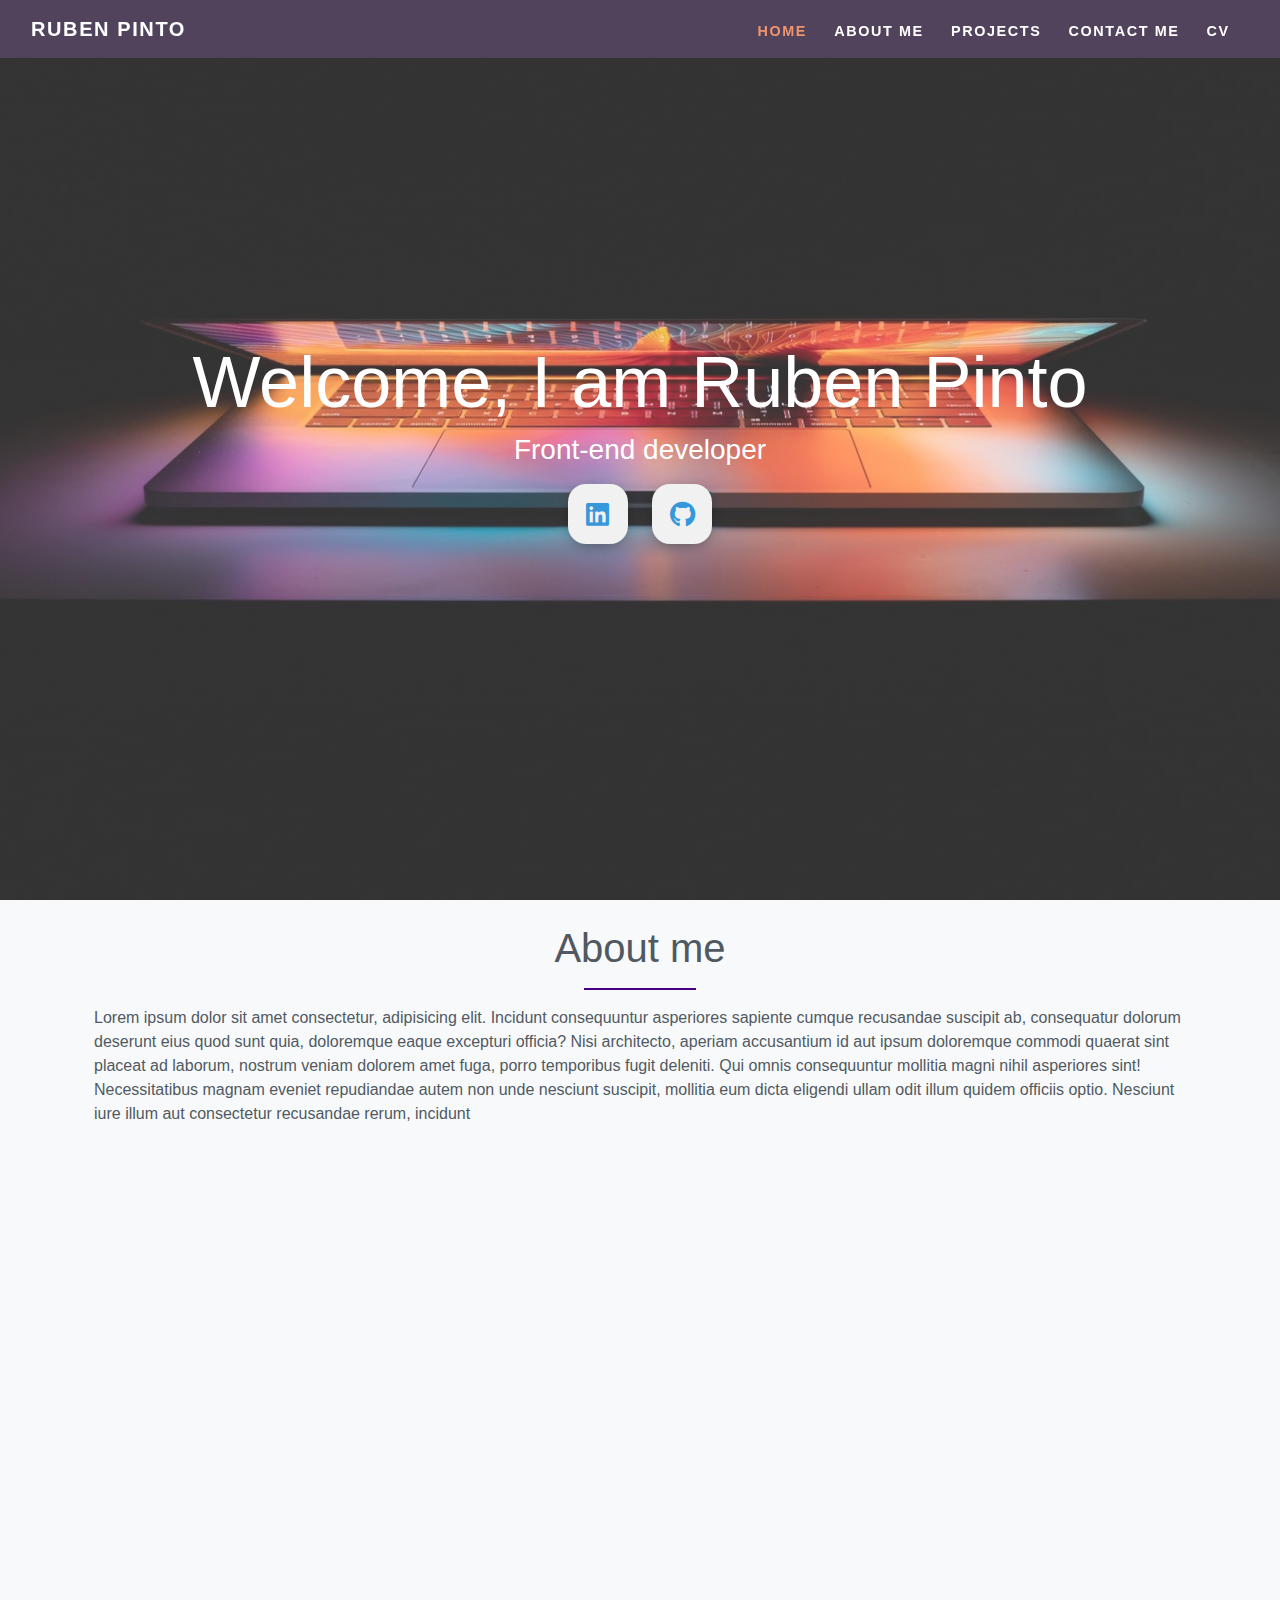
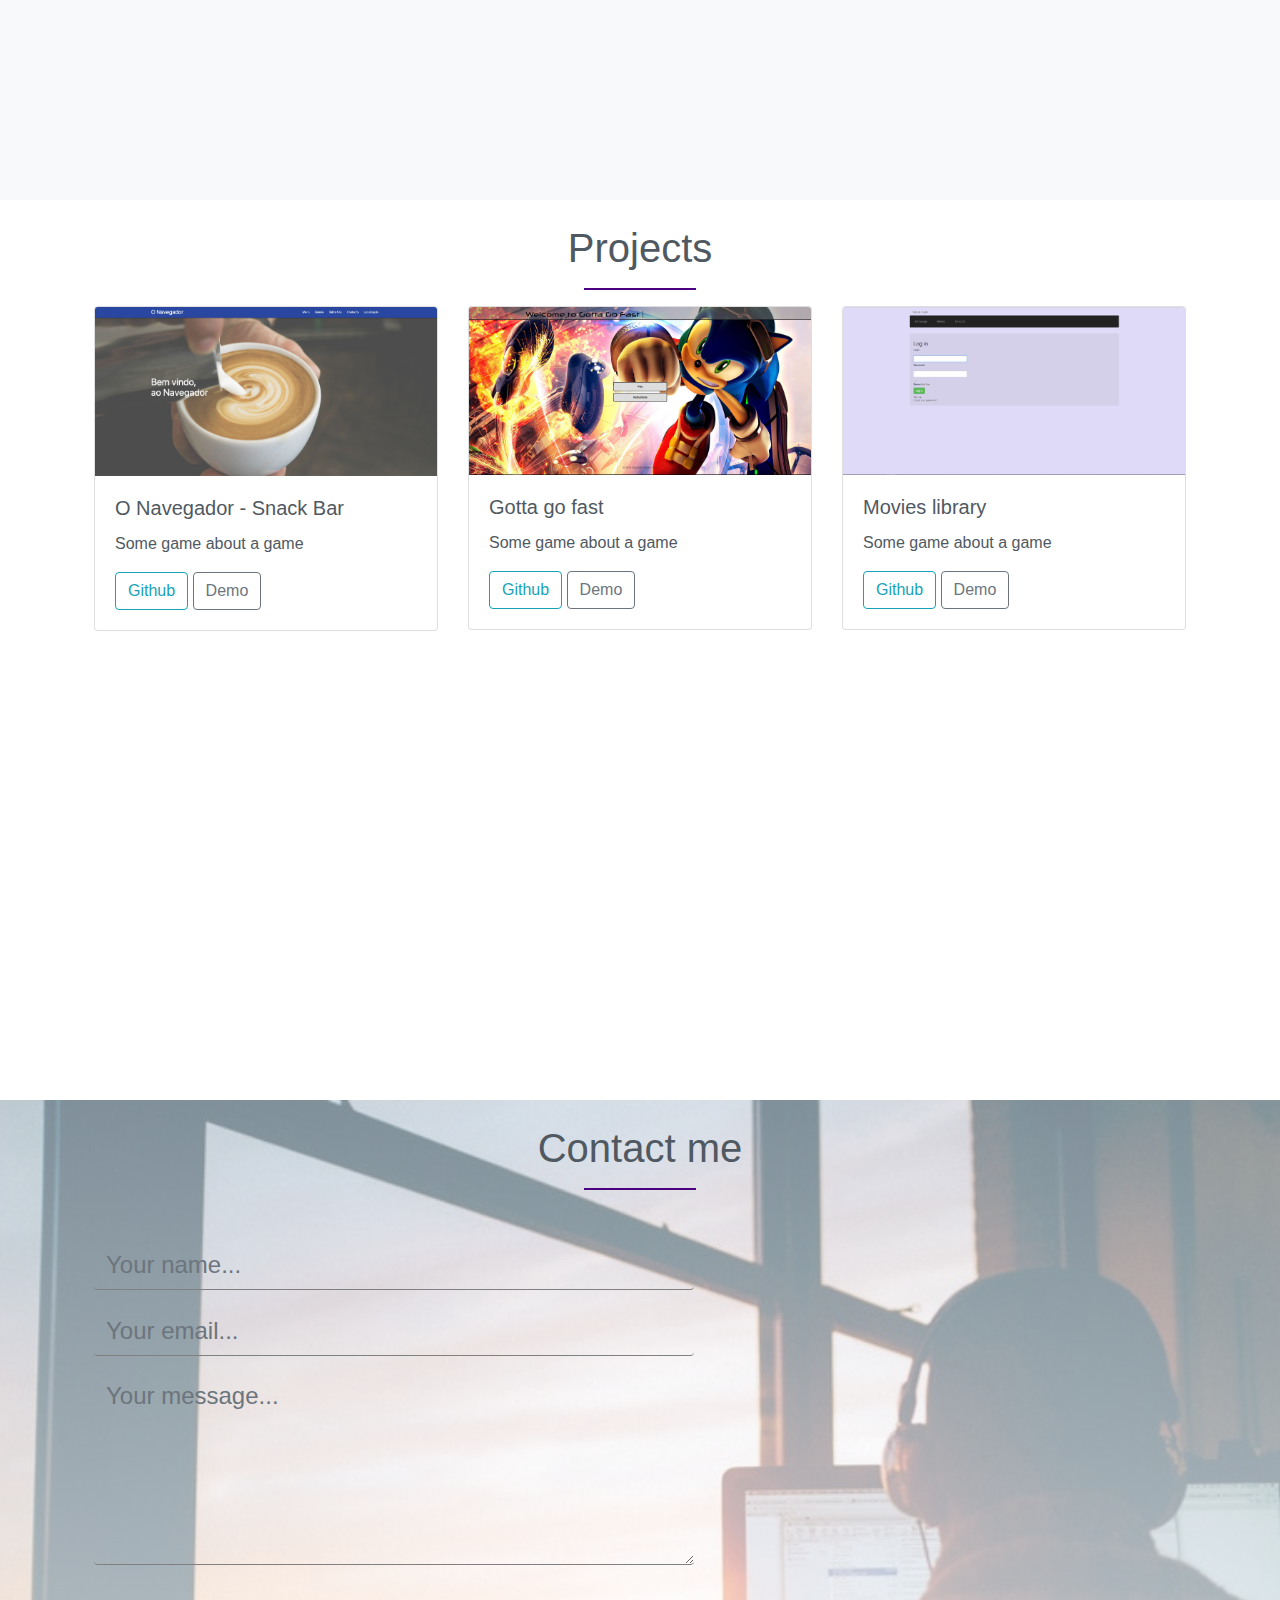
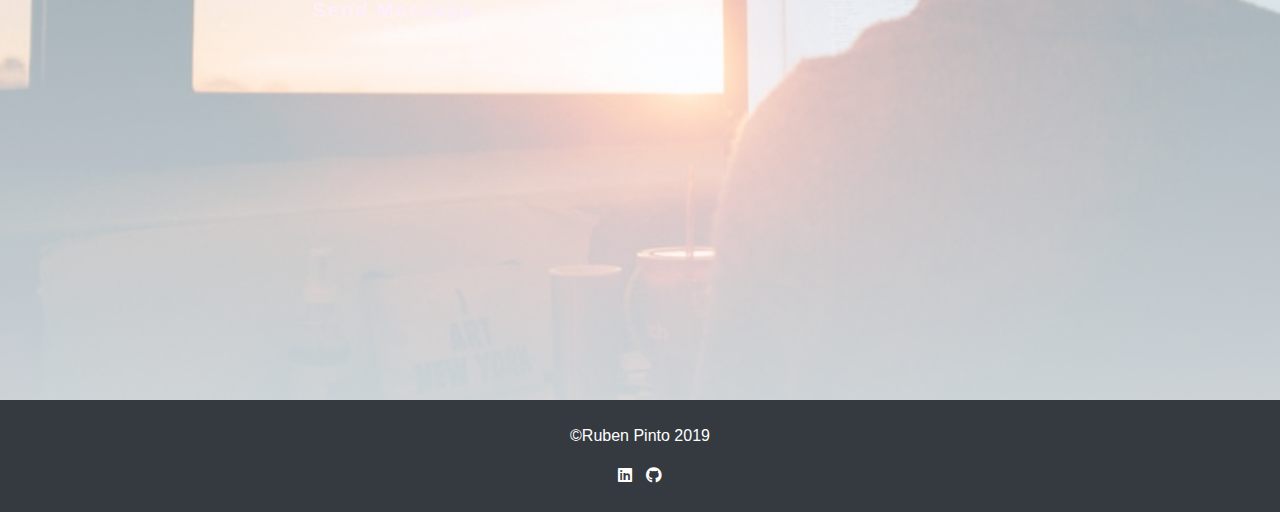
==== index.html @ 13c6b386 "Merge pull request #16 from Rubenfppinto/add_bootstrap" ====
<!DOCTYPE html>
<html lang="en">
    <head>
        <meta charset="UTF-8">
        <meta name="viewport" content="width=device-width, initial-scale=1, shrink-to-fit=no">
        <meta http-equiv="X-UA-Compatible" content="ie=edge">
        <!-- Disables horizontal scrolling on mobile -->
        <meta name="viewport" content="width=device-width, initial-scale=1, maximum-scale=1, user-scalable=no"/>
        <title>Ruben's Portfolio</title>

        <!-- Font Awesome CDN -->
        <link rel="stylesheet" href="https://use.fontawesome.com/releases/v5.8.1/css/all.css">

        <!-- Bootstrap -->
        <link rel="stylesheet" href="https://stackpath.bootstrapcdn.com/bootstrap/4.3.1/css/bootstrap.min.css" integrity="sha384-ggOyR0iXCbMQv3Xipma34MD+dH/1fQ784/j6cY/iJTQUOhcWr7x9JvoRxT2MZw1T" crossorigin="anonymous">
        <link rel="stylesheet" href="css/style.css">
        
    </head>

    <!-- Targets the navbar for the items to be highlighted when srolling past respective sections -->
    <body data-spy="scroll" data-target="#navbarResponsive" id="page-top">
        <!-- Navigation -->  
        <nav class="navbar navbar-expand-md navbar-dark bg-dark fixed-top">
            <div class="container-fluid">
                <a href="#page-top" class="navbar-brand">Ruben Pinto</a>
                <button class="navbar-toggler" type="button" data-toggle="collapse" data-target="#navbarResponsive">
                    <span class="navbar-toggler-icon"></span>
                </button>

                <div class="collapse navbar-collapse" id="navbarResponsive">
                    <ul class="navbar-nav ml-auto">
                        <li class="nav-item">
                            <a href="#home" class="nav-link">Home</a>
                        </li>
                        <li class="nav-item">
                            <a href="#aboutme" class="nav-link">About me</a>
                        </li>
                        <li class="nav-item">
                            <a href="#projects" class="nav-link">Projects</a>
                        </li>
                        <li class="nav-item">
                            <a href="#contactme" class="nav-link">Contact Me</a>
                        </li>
                        <li class="nav-item">
                            <a href="#" class="nav-link">CV</a>
                        </li>
                    </ul>
                </div>
            </div>
            </nav>
        <!-- End of Navigation -->
        
        <!-- Start Landing page section -->
        <header class="landing-section-bg" id="home">
            <div class="container-fluid  h-100">
                <div class="row h-100 align-items-center justify-content-center text-center">
                    <div class="col-sm-12 col-lg-10 align-self-center">
                        <div class="text-white">
                            <h1 class="display-3">Welcome, I am Ruben Pinto</h1>
                            <h3 class="display-5">Front-end developer</h3>
                        </div>
                        <div>
                            <a class="social_media_btn" href="https://www.linkedin.com/in/rubenpinto/" target="_blank">
                                <i class="fab fa-linkedin"></i>
                            </a>
                            <a class="social_media_btn" href="https://github.com/Rubenfppinto" target="_blank">
                                <i class="fab fa-github"></i>
                            </a>
                        </div>
                    </div>
                </div>
            </div>
        </header>
        <!-- End Landing page section -->

        <!-- Start of about me -->
        <section class="container-fluid bg-light" id="aboutme">
            <div class="container">
                <div class="row">
                    <div class="col-12 p-4 narrow">
                        <h1 class="text-center">About me</h1>
                        <hr>
                        <p>Lorem ipsum dolor sit amet consectetur, adipisicing elit. Incidunt consequuntur asperiores sapiente cumque recusandae suscipit ab, consequatur dolorum deserunt eius quod sunt quia, doloremque eaque excepturi officia? Nisi architecto, aperiam accusantium id aut ipsum doloremque commodi quaerat sint placeat ad laborum, nostrum veniam dolorem amet fuga, porro temporibus fugit deleniti. Qui omnis consequuntur mollitia magni nihil asperiores sint! Necessitatibus magnam eveniet repudiandae autem non unde nesciunt suscipit, mollitia eum dicta eligendi ullam odit illum quidem officiis optio. Nesciunt iure illum aut consectetur recusandae rerum, incidunt</p>
                    </div>
                </div>
            </div>
        </section>
        <!-- End of about me -->

        <!-- Start of Projects -->
        <section class="container-fluid" id="projects">
            <div class="container p-4">
                <h1 class="text-center">Projects</h1>
                <hr>
                <div class="row">
                    <div class="col-sm-12 col-md-4">
                        <div class="card">
                            <img src="images/navegador.png" alt="o navegador landing section" class="card-img-top">
                            <div class="card-body">
                                <h5 class="card-title">O Navegador - Snack Bar</h5>
                                <p class="card-text">Some game about a game</p>
                                <a href="https://github.com/Rubenfppinto/navegador-website" class="btn btn-outline-info" target="_blank">Github</a>
                                <a href="https://onavegador.netlify.com/" class="btn btn-outline-secondary" target="_blank">Demo</a>
                            </div>
                        </div>
                    </div>
                    <div class="col-sm-12 col-md-4">
                        <div class="card">
                            <img src="images/gottagofast.png" alt="typing game img" class="card-img-top">
                            <div class="card-body">
                                <h5 class="card-title">Gotta go fast</h5>
                                <p class="card-text">Some game about a game</p>
                                <a href="https://github.com/Rubenfppinto/GottaGoFast_Sparta_Global_Game" class="btn btn-outline-info" target="_blank">Github</a>
                                <a href="https://gottagofast.netlify.com/" class="btn btn-outline-secondary" target="_blank">Demo</a>
                            </div>
                        </div>
                    </div>
                    <div class="col-sm-12 col-md-4">
                        <div class="card">
                            <img src="images/movies-lib.png" alt="movie library" class="card-img-top">
                            <div class="card-body">
                                <h5 class="card-title">Movies library</h5>
                                <p class="card-text">Some game about a game</p>
                                <a href="https://github.com/Rubenfppinto/Movies-Library" class="btn btn-outline-info" target="_blank">Github</a>
                                <a href="https://murmuring-gorge-32741.herokuapp.com/users/sign_in" class="btn btn-outline-secondary" target="_blank">Demo</a>
                            </div>
                        </div>
                    </div>
                </div>
            </div>
        </section>
        <!-- End of  Projects -->

        <!-- Start of  Contact me -->
        <section class="container-fluid bg-light contactme" id="contactme">
            <div class="container p-4">
                <h1 class="text-center">Contact me</h1>
                <hr>
                <form action="POST" data-netlify="true">
                    <div class="form-group">
                        <input type="text" class="form-control" id="name" placeholder="Your name..." required>
                        <input type="email" name="email" class="form-control" placeholder="Your email..." required>
                        <textarea name="message" class="form-control" placeholder="Your message..." rows="5" cols="60" required></textarea>
                        <div data-netlify-recaptcha="true"></div>
                        <input type="submit" class="form-control submit" value="Send Message">
                    </div>
                </form>
            </div>
        </section>
        <!-- End of  contact me -->

        <!-- Footer -->
        <footer class="bg-dark">
            <div class="container p-4">
                <div class="row">
                    <div class="col-sm-12 text-center">
                        <p class="text-white">©Ruben Pinto 2019</p> 
                        <a href="https://www.linkedin.com/in/rubenpinto/" target="_blank">
                            <i class="fab fa-linkedin"></i>
                        </a>
                        <a href="https://github.com/Rubenfppinto" target="_blank">
                            <i class="fab fa-github"></i>
                        </a>  
                    </div>
                </div>
            </div>
        </footer>
        <!-- End of Footer -->

        <!-- Optional JavaScript -->
        <!-- jQuery first, then Popper.js, then Bootstrap JS -->
        <script src="https://code.jquery.com/jquery-3.3.1.slim.min.js" integrity="sha384-q8i/X+965DzO0rT7abK41JStQIAqVgRVzpbzo5smXKp4YfRvH+8abtTE1Pi6jizo" crossorigin="anonymous"></script>
        <script src="https://cdnjs.cloudflare.com/ajax/libs/popper.js/1.14.7/umd/popper.min.js" integrity="sha384-UO2eT0CpHqdSJQ6hJty5KVphtPhzWj9WO1clHTMGa3JDZwrnQq4sF86dIHNDz0W1" crossorigin="anonymous"></script>
        <script src="https://stackpath.bootstrapcdn.com/bootstrap/4.3.1/js/bootstrap.min.js" integrity="sha384-JjSmVgyd0p3pXB1rRibZUAYoIIy6OrQ6VrjIEaFf/nJGzIxFDsf4x0xIM+B07jRM" crossorigin="anonymous"></script>
        <script src="js/script.js"></script> 
    </body>
</html>
---- css/style.css ----
html {
    scroll-behavior: smooth;
}

body {
    overflow-x: hidden;
    color: #505962;
}

section {
    height: 100vh
}

/* Navigation */

.navbar {
    text-transform: uppercase;
    font-weight: 700;
    font-size: .9rem;
    letter-spacing: .1rem;
    /* background: rgba(100,94,157,0.9)!important; */
    background: rgba(85,69,98,0.9)!important;
}

.navbar-nav li {
    padding-right: .7rem;
}

.navbar-dark .navbar-nav .nav-link {
    color: white;
    padding-top: .8rem;
}

.navbar-dark .navbar-nav .nav-link.active,
.navbar-dark .navbar-nav .nav-link:hover {
    color: #EF946C;
    padding-top: .8rem;
}

.navbar .navbar-collapse {
    text-align: center;
}

/* Landing page */

.landing-section-bg{
    background:  linear-gradient(rgba(255,255,255,.2), rgba(255,255,255,.2)), url('../images/image06.jpeg') center no-repeat;
    background-size: cover;
    height: 100vh;
}

/* Home section social media link */
.social_media_btn {
    display: inline-block;
    width: 60px;
    height: 60px;
    background: #f1f1f1;
    margin: 10px;
    border-radius: 30%;
    box-shadow: 0 5px 15px -5px #00000070;
    color: #3498db;
    overflow: hidden;
    position: relative;
}

.social_media_btn i{
    line-height: 60px;
    font-size: 26px;
    transition: 0.2s linear;
}

.social_media_btn:hover i{
    transform: scale(1.3);
    color: #f1f1f1;
}

.social_media_btn::before {
    content: "";
    position: absolute;
    width: 120%;
    height: 120%;
    background: #3498db;
    transform: rotate(45deg);
    left: -110%;
    top: 90%;
}

.social_media_btn:hover::before {
    animation: aaa 0.7s 1;
    top: -10%;
    left: -10%;
}

@keyframes aaa {
    0% {
        top: -110%;
        left: 90%;
    }50%{
        top: 10%;
        left: -30%;
    }100%{
        top: -10%;
        left: -10%;
    }
}

/* About me */
hr {
    width: 7rem;
    border-top: 2px solid indigo;
}

/* Projects */


/* Contact me form */

.contactme {
    background: linear-gradient(rgba(255,255,255,.5), rgba(255,255,255,.8)), url('../images/image05.jpg') center no-repeat;
    background-size: cover;
}

form {
    margin-top: 50px;
    transition: all 4s ease-in-out;
}

.form-control {
    width: 600px;
    background: transparent !important;
    border: none;
    outline: none;
    border-bottom: 1px solid gray;
    color:black;
    margin-bottom: 16px;
    font-size: 24px;
}

input {
    height: 45px;
}

input .active {
    outline: none;
    border: none;
}

form .submit {
    background-color: #554562;
    color: #FFEFFA;
    border-color: transparent;
    font-size: 20px;
    font-weight: bold;
    letter-spacing: 2px;
    height: 50px;
    margin-top: 20PX;
}

form .submit:hover {
    background-color: #645E9D;
}

/* footer */

footer a {
    color: White;
    padding: 5px;
    margin-top: 15px;
}

footer a:hover {
    color: #2D4FEE;
}
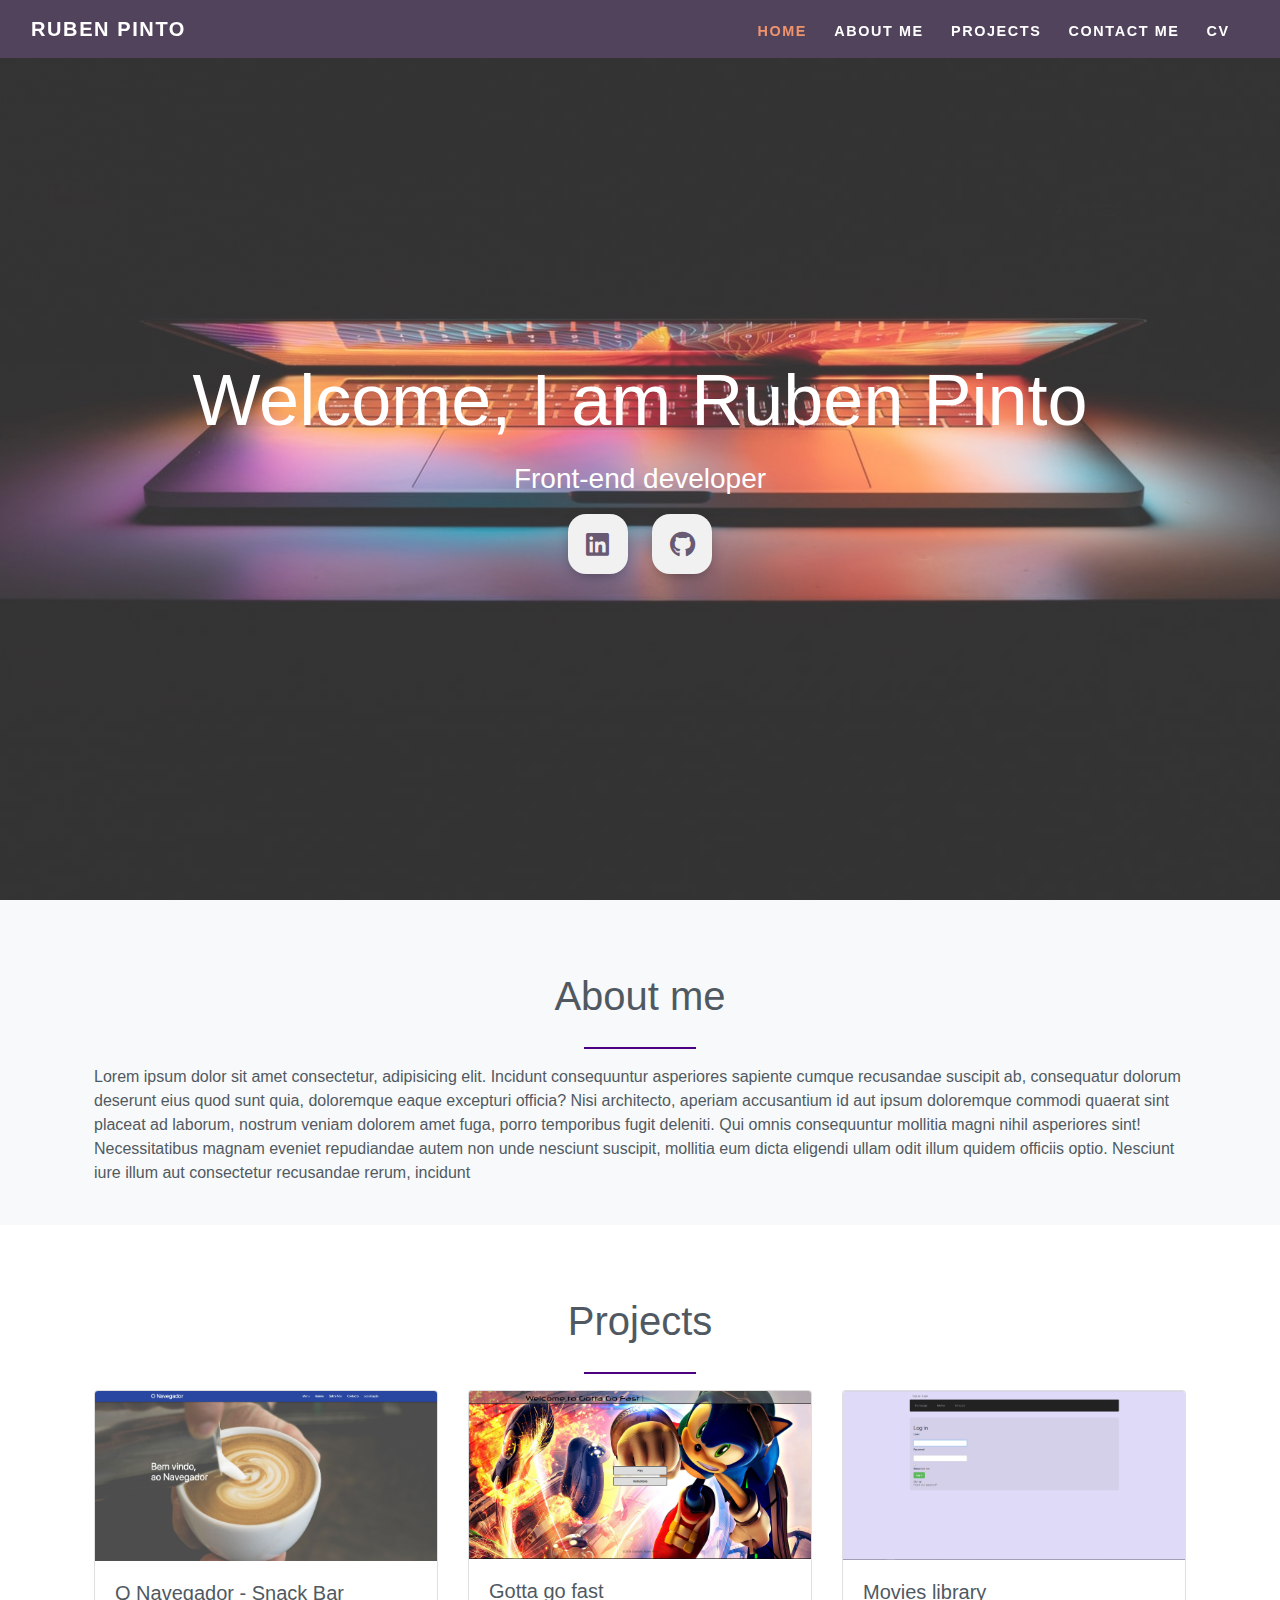
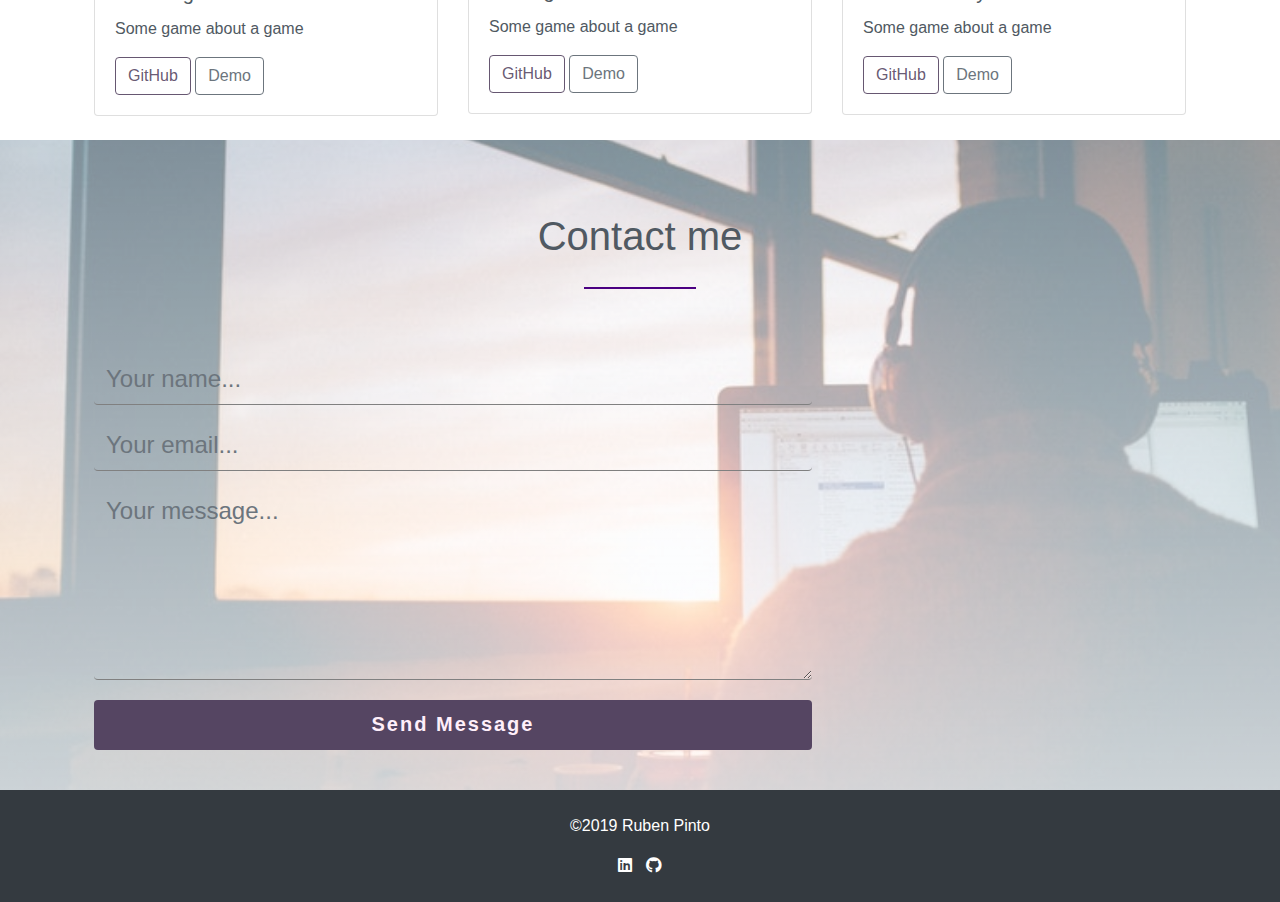
==== commit 05d330f2: "Merge pull request #17 from Rubenfppinto/add_bootstrap" ====
--- a/index.html
+++ b/index.html
@@ -52,7 +52,7 @@
         
         <!-- Start Landing page section -->
         <header class="landing-section-bg" id="home">
-            <div class="container-fluid  h-100">
+            <div class="container-fluid h-100">
                 <div class="row h-100 align-items-center justify-content-center text-center">
                     <div class="col-sm-12 col-lg-10 align-self-center">
                         <div class="text-white">
@@ -93,35 +93,35 @@
                 <h1 class="text-center">Projects</h1>
                 <hr>
                 <div class="row">
-                    <div class="col-sm-12 col-md-4">
+                    <div class="col-sm-12 col-md-12 col-lg-4">
                         <div class="card">
                             <img src="images/navegador.png" alt="o navegador landing section" class="card-img-top">
                             <div class="card-body">
                                 <h5 class="card-title">O Navegador - Snack Bar</h5>
                                 <p class="card-text">Some game about a game</p>
-                                <a href="https://github.com/Rubenfppinto/navegador-website" class="btn btn-outline-info" target="_blank">Github</a>
+                                <a href="https://github.com/Rubenfppinto/navegador-website" class="btn btn-outline-info" target="_blank">GitHub</a>
                                 <a href="https://onavegador.netlify.com/" class="btn btn-outline-secondary" target="_blank">Demo</a>
                             </div>
                         </div>
                     </div>
-                    <div class="col-sm-12 col-md-4">
+                    <div class="col-sm-12 col-md-12 col-lg-4">
                         <div class="card">
                             <img src="images/gottagofast.png" alt="typing game img" class="card-img-top">
                             <div class="card-body">
                                 <h5 class="card-title">Gotta go fast</h5>
                                 <p class="card-text">Some game about a game</p>
-                                <a href="https://github.com/Rubenfppinto/GottaGoFast_Sparta_Global_Game" class="btn btn-outline-info" target="_blank">Github</a>
+                                <a href="https://github.com/Rubenfppinto/GottaGoFast_Sparta_Global_Game" class="btn btn-outline-info" target="_blank">GitHub</a>
                                 <a href="https://gottagofast.netlify.com/" class="btn btn-outline-secondary" target="_blank">Demo</a>
                             </div>
                         </div>
                     </div>
-                    <div class="col-sm-12 col-md-4">
+                    <div class="col-sm-12 col-md-12 col-lg-4">
                         <div class="card">
                             <img src="images/movies-lib.png" alt="movie library" class="card-img-top">
                             <div class="card-body">
                                 <h5 class="card-title">Movies library</h5>
                                 <p class="card-text">Some game about a game</p>
-                                <a href="https://github.com/Rubenfppinto/Movies-Library" class="btn btn-outline-info" target="_blank">Github</a>
+                                <a href="https://github.com/Rubenfppinto/Movies-Library" class="btn btn-outline-info" target="_blank">GitHub</a>
                                 <a href="https://murmuring-gorge-32741.herokuapp.com/users/sign_in" class="btn btn-outline-secondary" target="_blank">Demo</a>
                             </div>
                         </div>
@@ -134,17 +134,26 @@
         <!-- Start of  Contact me -->
         <section class="container-fluid bg-light contactme" id="contactme">
             <div class="container p-4">
-                <h1 class="text-center">Contact me</h1>
-                <hr>
-                <form action="POST" data-netlify="true">
-                    <div class="form-group">
-                        <input type="text" class="form-control" id="name" placeholder="Your name..." required>
-                        <input type="email" name="email" class="form-control" placeholder="Your email..." required>
-                        <textarea name="message" class="form-control" placeholder="Your message..." rows="5" cols="60" required></textarea>
-                        <div data-netlify-recaptcha="true"></div>
-                        <input type="submit" class="form-control submit" value="Send Message">
+                    <h1 class="text-center">Contact me</h1>
+                    <hr>
+                <div class="row">
+                    <div class="col-sm-12 col-md-8">
+                            <form action="POST" data-netlify="true">
+                                    <div class="form-group">
+                                        <input type="text" class="form-control" id="name" placeholder="Your name..." required>
+                                        <input type="email" name="email" class="form-control" placeholder="Your email..." required>
+                                        <textarea name="message" class="form-control" placeholder="Your message..." rows="5" cols="60" required></textarea>
+                                        <div data-netlify-recaptcha="true"></div>
+                                        <input type="submit" class="form-control submit" value="Send Message">
+                                    </div>
+                                </form>
                     </div>
-                </form>
+                    <div class="col-sm-12 col-md-4">
+                        
+                        </div>
+                </div>
+                
+                
             </div>
         </section>
         <!-- End of  contact me -->
@@ -154,7 +163,7 @@
             <div class="container p-4">
                 <div class="row">
                     <div class="col-sm-12 text-center">
-                        <p class="text-white">©Ruben Pinto 2019</p> 
+                        <p class="text-white">©2019 Ruben Pinto</p> 
                         <a href="https://www.linkedin.com/in/rubenpinto/" target="_blank">
                             <i class="fab fa-linkedin"></i>
                         </a>
--- a/css/style.css
+++ b/css/style.css
@@ -7,9 +7,22 @@
     color: #505962;
 }
 
-section {
-    height: 100vh
-}
+h1 {
+    padding-top: 3rem;
+    padding-bottom: .7rem;
+}
+
+
+/* .offset:before {
+    display: block;
+    content: "";
+    height: 4rem;
+    margin-top: -4rem;
+} */
+
+/* section {
+    height: 100vh;
+} */
 
 /* Navigation */
 
@@ -50,6 +63,7 @@
 }
 
 /* Home section social media link */
+
 .social_media_btn {
     display: inline-block;
     width: 60px;
@@ -58,7 +72,8 @@
     margin: 10px;
     border-radius: 30%;
     box-shadow: 0 5px 15px -5px #00000070;
-    color: #3498db;
+    /* color: #3498db; */
+    color: rgba(85,69,98,0.9);
     overflow: hidden;
     position: relative;
 }
@@ -79,7 +94,8 @@
     position: absolute;
     width: 120%;
     height: 120%;
-    background: #3498db;
+    /* background: #3498db; */
+    background: rgba(85,69,98,0.9);
     transform: rotate(45deg);
     left: -110%;
     top: 90%;
@@ -111,7 +127,15 @@
 }
 
 /* Projects */
-
+.btn-outline-info {
+    color: rgba(85,69,98,0.9);
+    border: rgba(85,69,98,0.9) solid 0.5px;
+}
+
+.btn-outline-info:hover {
+    background-color: rgba(85,69,98,0.9);
+    border: rgba(85,69,98,0.9) solid 0.5px;
+}
 
 /* Contact me form */
 
@@ -126,7 +150,6 @@
 }
 
 .form-control {
-    width: 600px;
     background: transparent !important;
     border: none;
     outline: none;
@@ -146,8 +169,8 @@
 }
 
 form .submit {
-    background-color: #554562;
-    color: #FFEFFA;
+    background-color: #554562!important;
+    color: #FFEFFA!important;
     border-color: transparent;
     font-size: 20px;
     font-weight: bold;
@@ -157,7 +180,7 @@
 }
 
 form .submit:hover {
-    background-color: #645E9D;
+    background-color: #645E9D!important;
 }
 
 /* footer */
@@ -170,4 +193,12 @@
 
 footer a:hover {
     color: #2D4FEE;
-}+}
+
+/* media queries */
+
+/* @media screen and (max-width: 767px) {
+    h1 {
+        font-size: 1rem;
+    }
+} */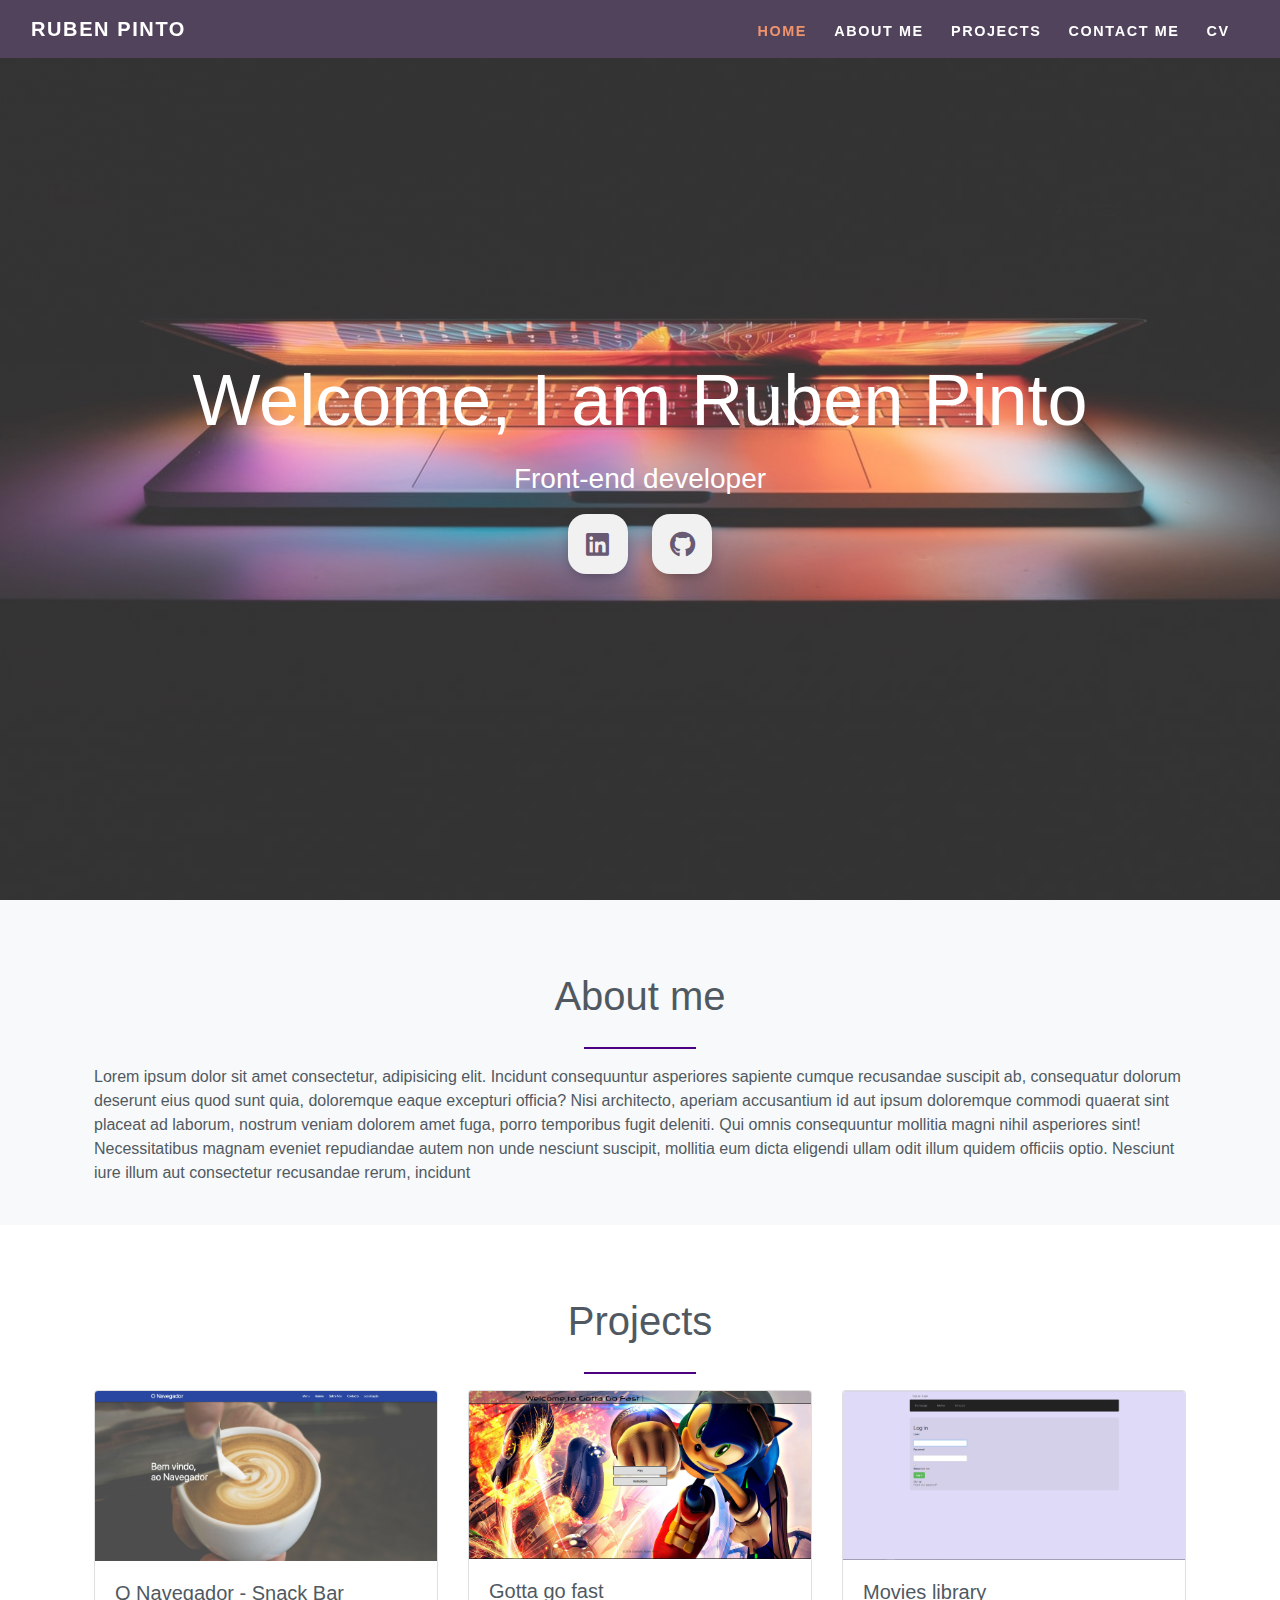
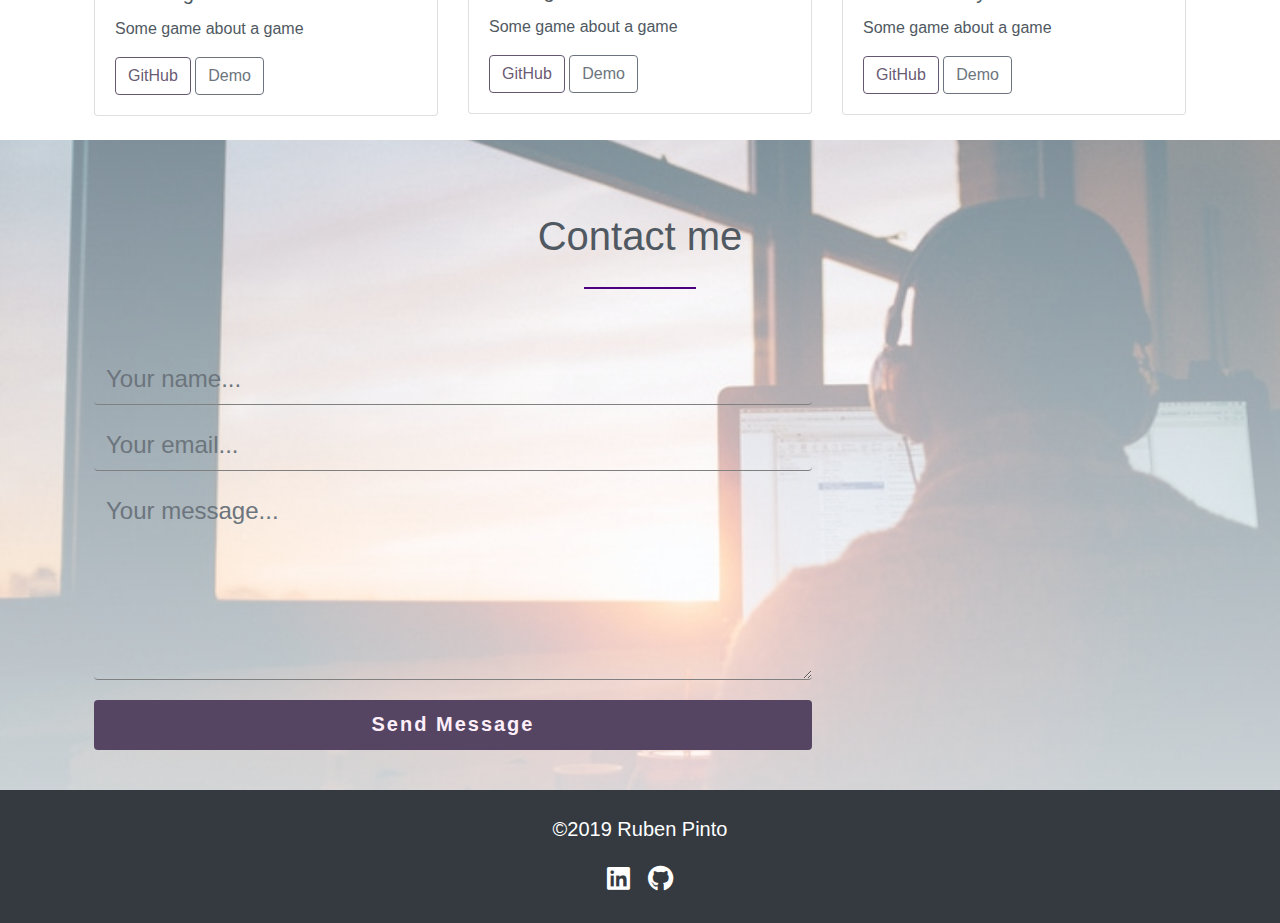
==== commit 8e6abb78: "Merge pull request #18 from Rubenfppinto/add_bootstrap" ====
--- a/index.html
+++ b/index.html
@@ -138,7 +138,7 @@
                     <hr>
                 <div class="row">
                     <div class="col-sm-12 col-md-8">
-                            <form action="POST" data-netlify="true">
+                            <form name="contact" action="POST" data-netlify="true">
                                     <div class="form-group">
                                         <input type="text" class="form-control" id="name" placeholder="Your name..." required>
                                         <input type="email" name="email" class="form-control" placeholder="Your email..." required>
--- a/css/style.css
+++ b/css/style.css
@@ -185,14 +185,19 @@
 
 /* footer */
 
+footer p {
+    font-size: 1.25rem;
+}
+
 footer a {
     color: White;
     padding: 5px;
     margin-top: 15px;
+    font-size: 1.625rem;
 }
 
 footer a:hover {
-    color: #2D4FEE;
+    color: rgba(85,69,98,0.9);
 }
 
 /* media queries */
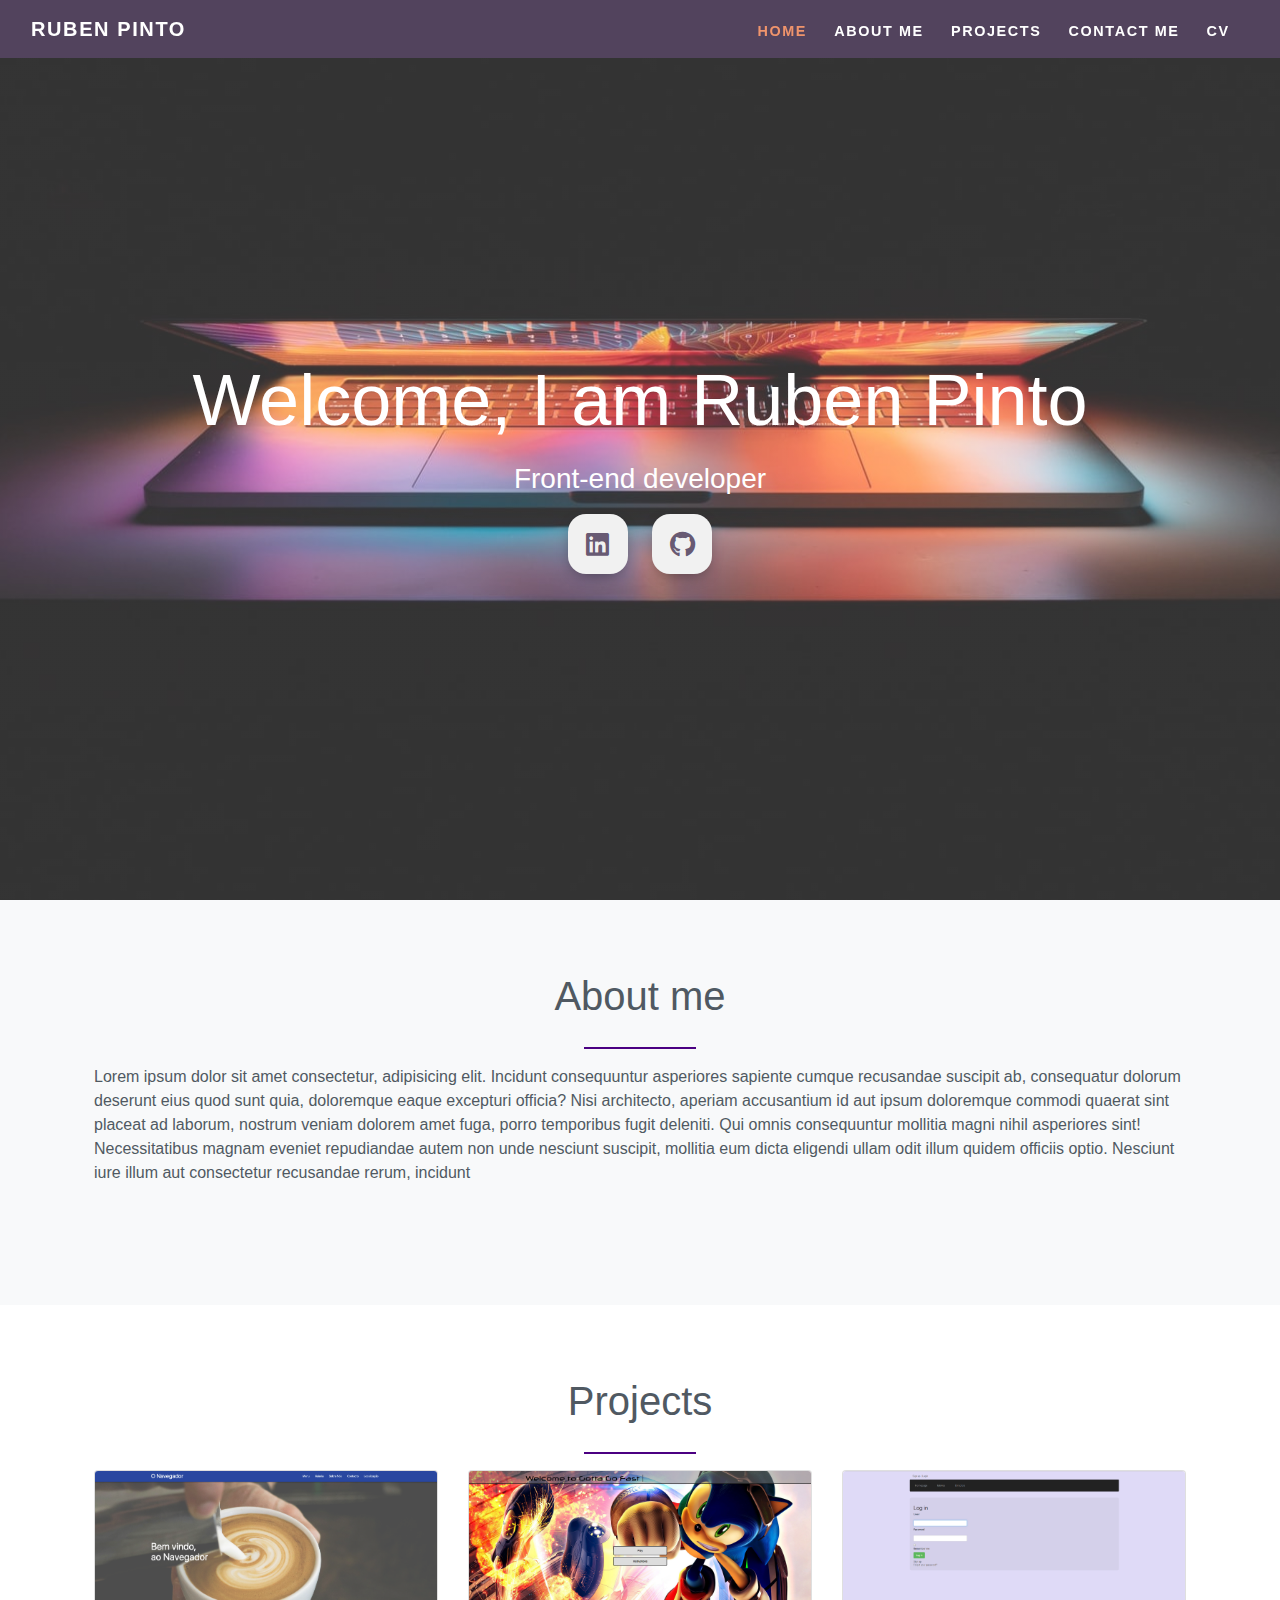
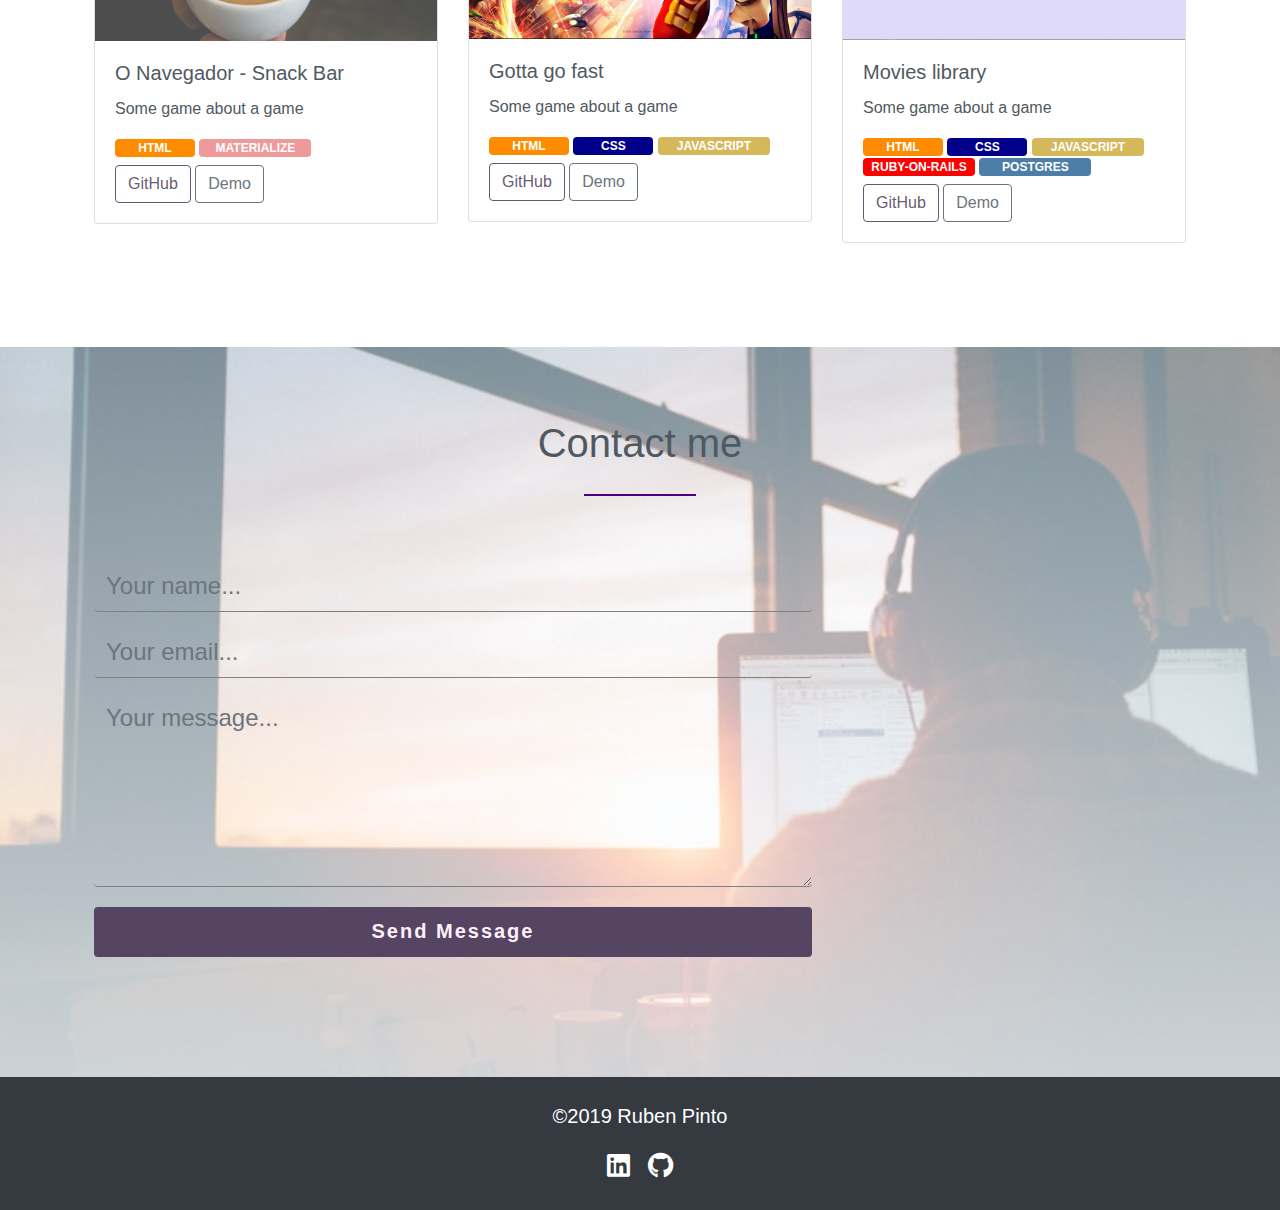
==== commit 004eb830: "added stack labels to the projects" ====
--- a/index.html
+++ b/index.html
@@ -99,6 +99,10 @@
                             <div class="card-body">
                                 <h5 class="card-title">O Navegador - Snack Bar</h5>
                                 <p class="card-text">Some game about a game</p>
+                                <h6>
+                                    <span class="badge badge-html">html</span>
+                                    <span class="badge badge-materialize">materialize</span>
+                                </h6>
                                 <a href="https://github.com/Rubenfppinto/navegador-website" class="btn btn-outline-info" target="_blank">GitHub</a>
                                 <a href="https://onavegador.netlify.com/" class="btn btn-outline-secondary" target="_blank">Demo</a>
                             </div>
@@ -110,6 +114,11 @@
                             <div class="card-body">
                                 <h5 class="card-title">Gotta go fast</h5>
                                 <p class="card-text">Some game about a game</p>
+                                <h6>
+                                    <span class="badge badge-html">html</span>
+                                    <span class="badge badge-css">css</span>
+                                    <span class="badge badge-javascript">javascript</span>
+                                </h6>
                                 <a href="https://github.com/Rubenfppinto/GottaGoFast_Sparta_Global_Game" class="btn btn-outline-info" target="_blank">GitHub</a>
                                 <a href="https://gottagofast.netlify.com/" class="btn btn-outline-secondary" target="_blank">Demo</a>
                             </div>
@@ -121,6 +130,13 @@
                             <div class="card-body">
                                 <h5 class="card-title">Movies library</h5>
                                 <p class="card-text">Some game about a game</p>
+                                <h6>
+                                    <span class="badge badge-html">html</span>
+                                    <span class="badge badge-css">css</span>
+                                    <span class="badge badge-javascript">javascript</span>
+                                    <span class="badge badge-rubyonrails">ruby-on-rails</span>
+                                    <span class="badge badge-postgres">postgres</span>
+                                </h6>
                                 <a href="https://github.com/Rubenfppinto/Movies-Library" class="btn btn-outline-info" target="_blank">GitHub</a>
                                 <a href="https://murmuring-gorge-32741.herokuapp.com/users/sign_in" class="btn btn-outline-secondary" target="_blank">Demo</a>
                             </div>
@@ -150,10 +166,8 @@
                     </div>
                     <div class="col-sm-12 col-md-4">
                         
-                        </div>
-                </div>
-                
-                
+                    </div>
+                </div>
             </div>
         </section>
         <!-- End of  contact me -->
--- a/css/style.css
+++ b/css/style.css
@@ -12,6 +12,41 @@
     padding-bottom: .7rem;
 }
 
+section {
+    padding-bottom: 5rem;
+}
+
+.badge {
+    width: 7rem;
+    text-transform: uppercase;
+    color: white;
+}
+
+.badge-html {
+    background-color: darkorange;
+    width: 5rem;
+}
+
+.badge-css {
+    background-color: darkblue;
+    width: 5rem;
+}
+
+.badge-javascript {
+    background-color: #D5B85A;
+}
+
+.badge-materialize {
+    background-color: #ef9a9a;
+}
+
+.badge-rubyonrails {
+    background-color: red;
+}
+
+.badge-postgres {
+    background-color: #4D7EA8;
+}
 
 /* .offset:before {
     display: block;
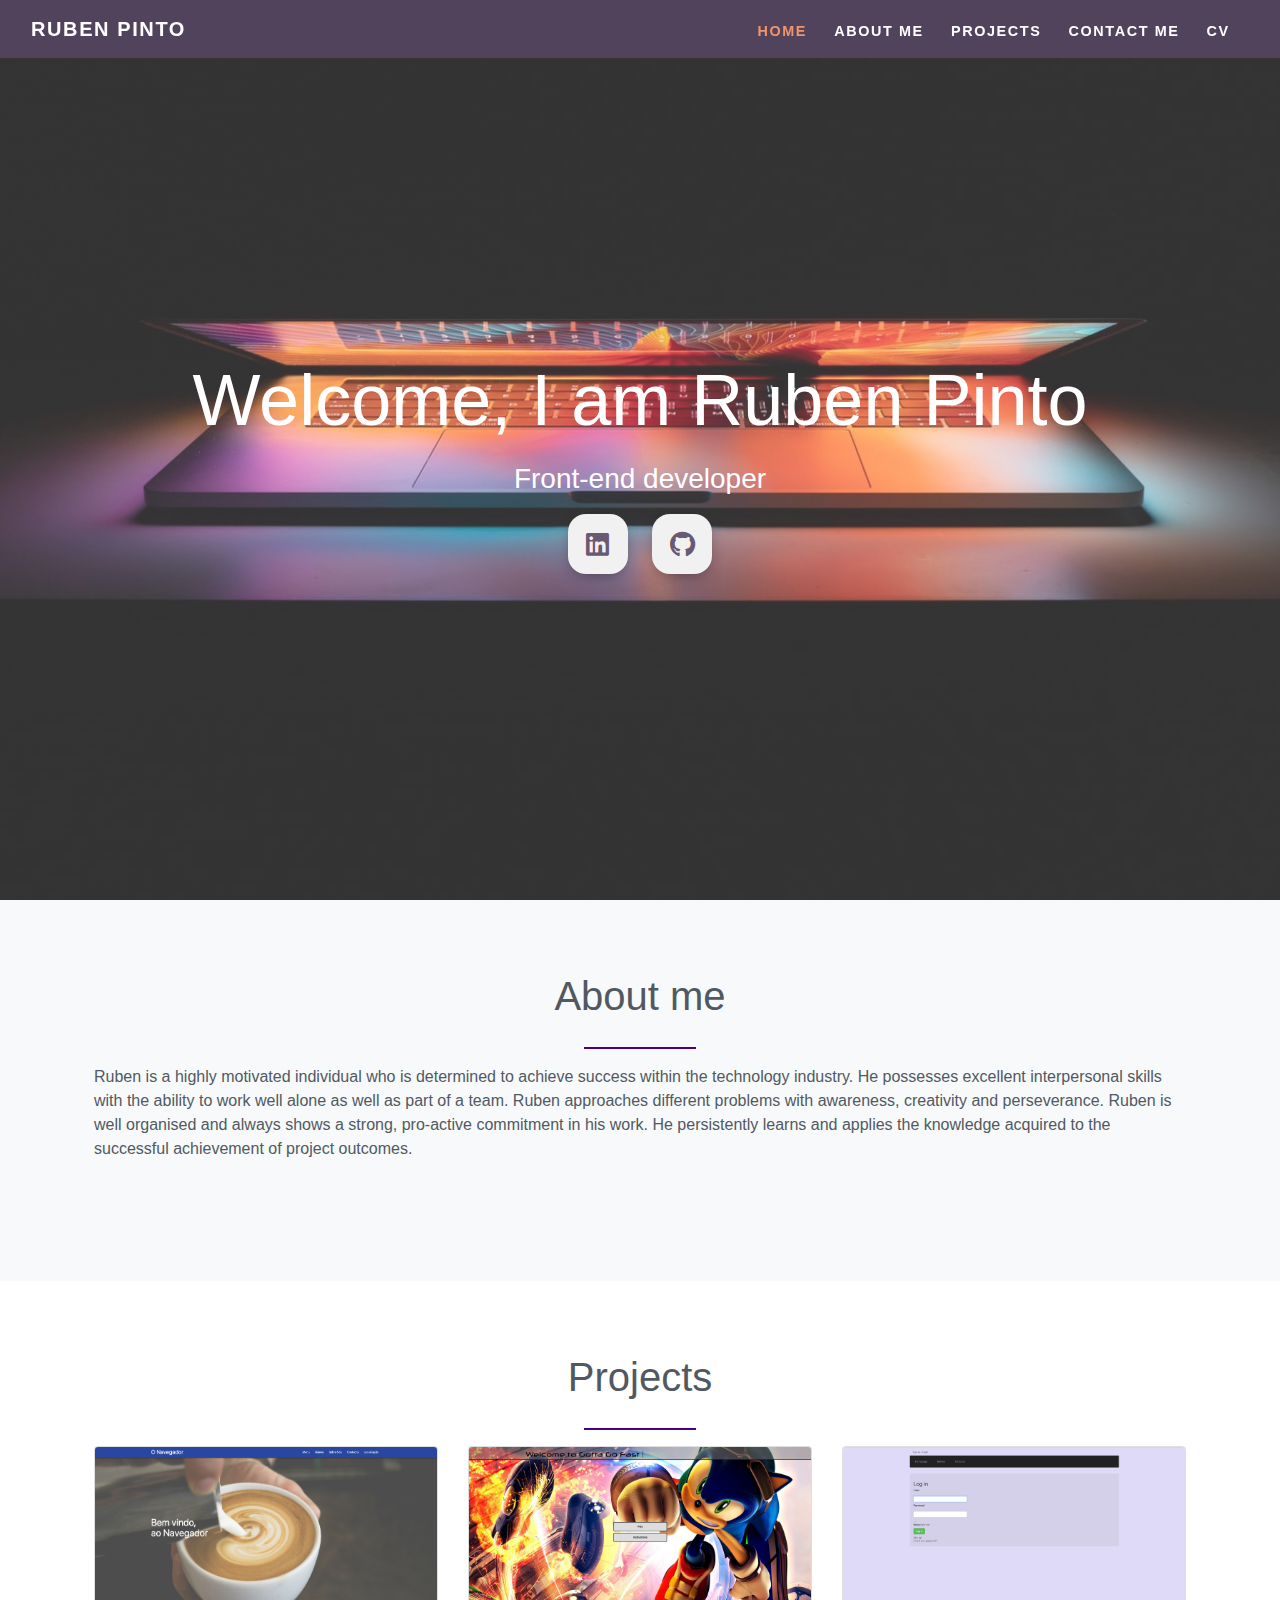
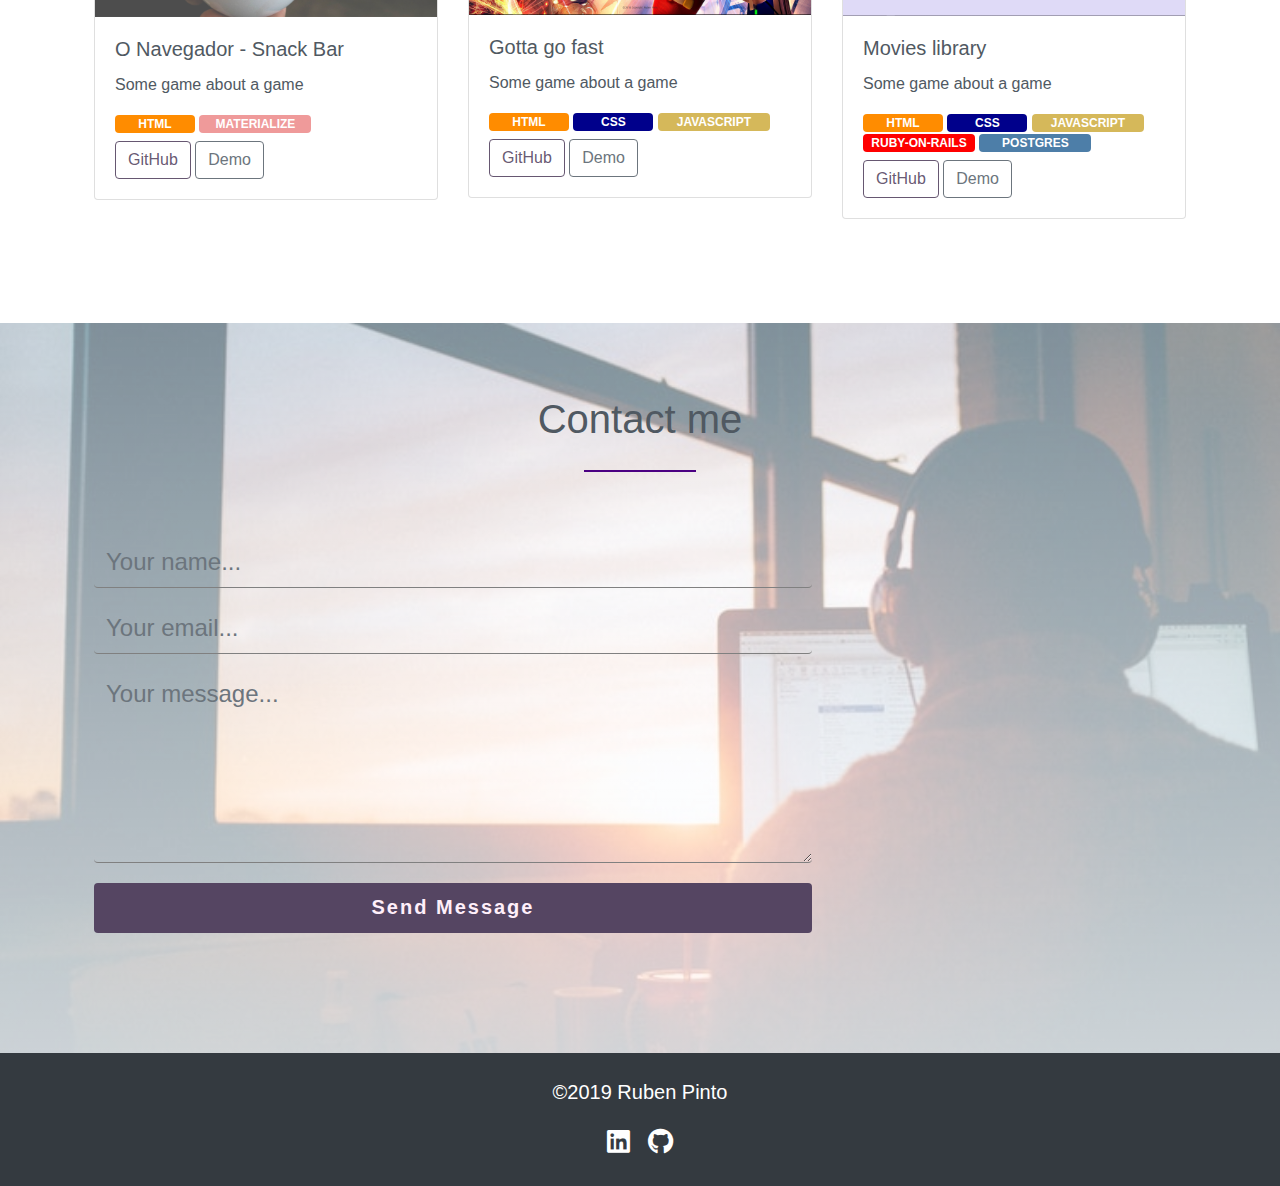
==== commit d5152ed8: "added text in the about me section" ====
--- a/index.html
+++ b/index.html
@@ -80,7 +80,7 @@
                     <div class="col-12 p-4 narrow">
                         <h1 class="text-center">About me</h1>
                         <hr>
-                        <p>Lorem ipsum dolor sit amet consectetur, adipisicing elit. Incidunt consequuntur asperiores sapiente cumque recusandae suscipit ab, consequatur dolorum deserunt eius quod sunt quia, doloremque eaque excepturi officia? Nisi architecto, aperiam accusantium id aut ipsum doloremque commodi quaerat sint placeat ad laborum, nostrum veniam dolorem amet fuga, porro temporibus fugit deleniti. Qui omnis consequuntur mollitia magni nihil asperiores sint! Necessitatibus magnam eveniet repudiandae autem non unde nesciunt suscipit, mollitia eum dicta eligendi ullam odit illum quidem officiis optio. Nesciunt iure illum aut consectetur recusandae rerum, incidunt</p>
+                        <p>Ruben is a highly motivated individual who is determined to achieve success within the technology industry. He possesses excellent interpersonal skills with the ability to work well alone as well as part of a team. Ruben approaches different problems with awareness, creativity and perseverance. Ruben is well organised and always shows a strong, pro-active commitment in his work. He persistently learns and applies the knowledge acquired to the successful achievement of project outcomes.</p>
                     </div>
                 </div>
             </div>
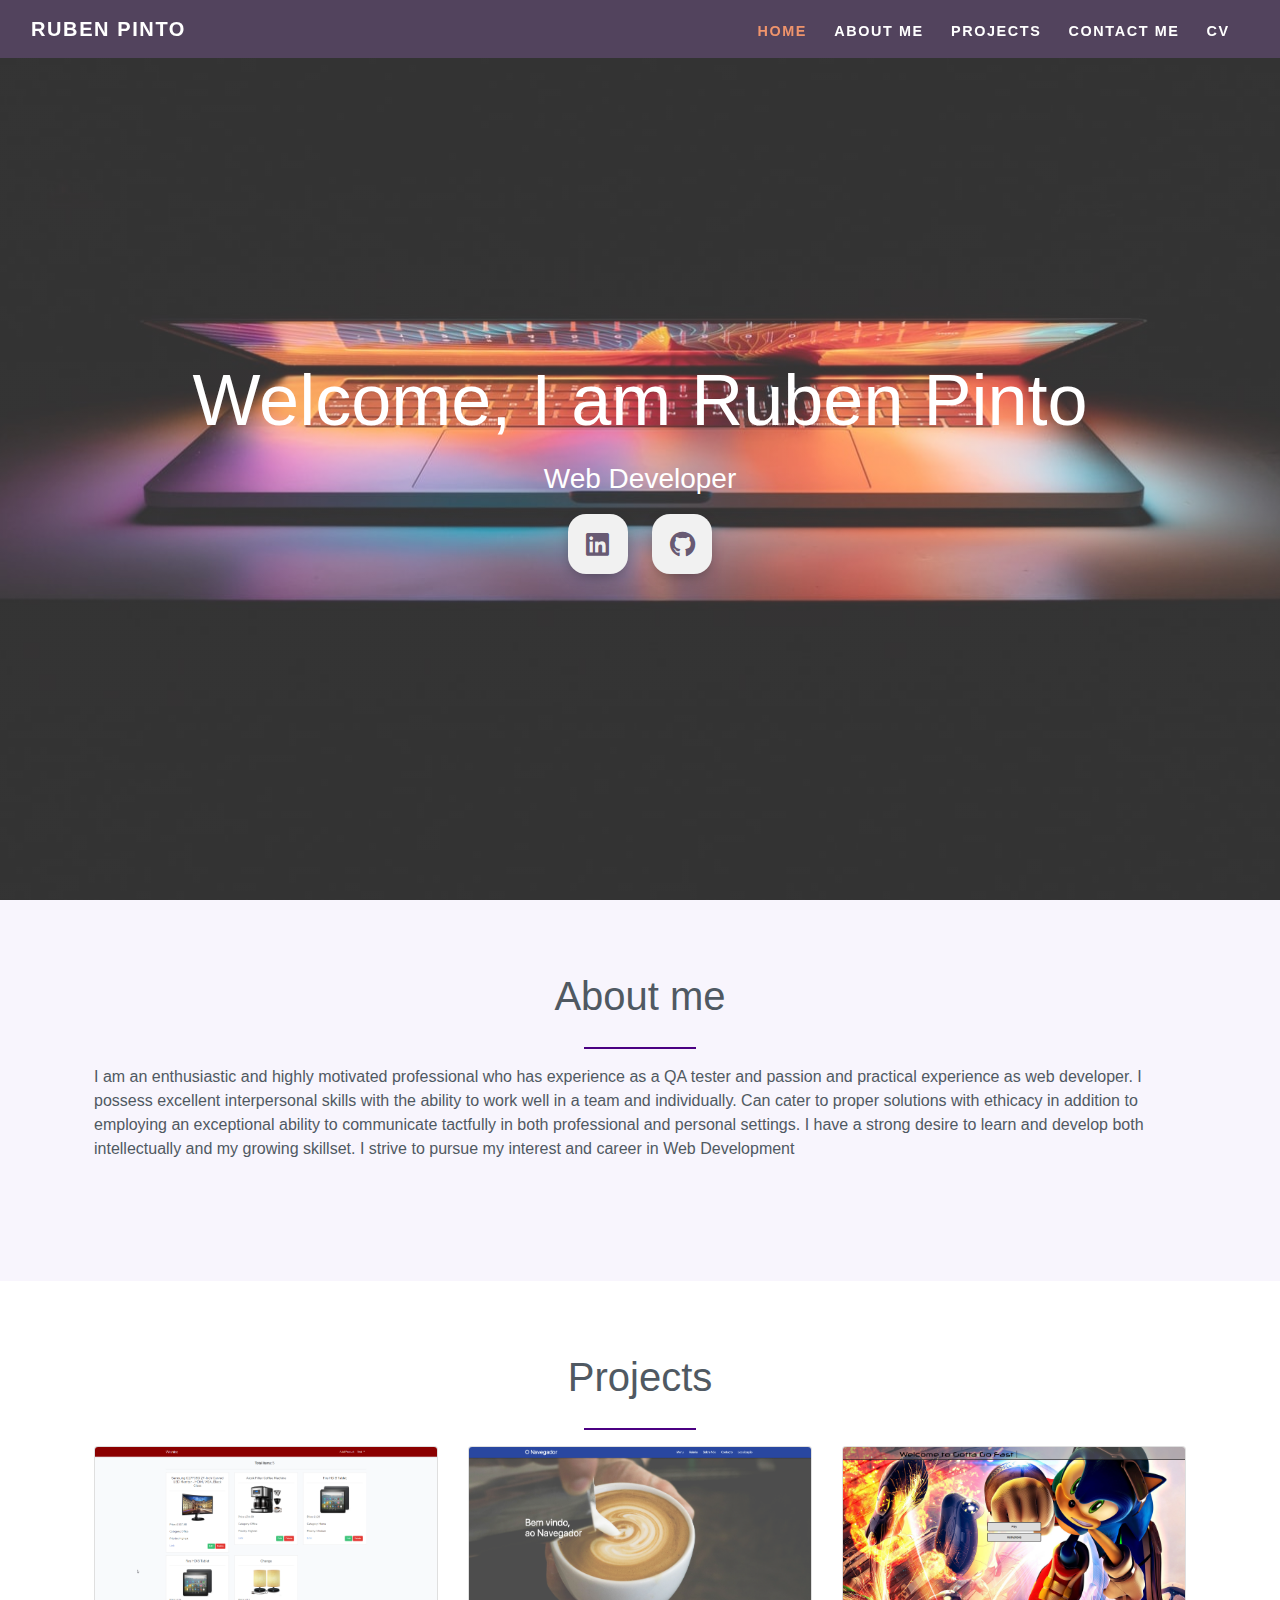
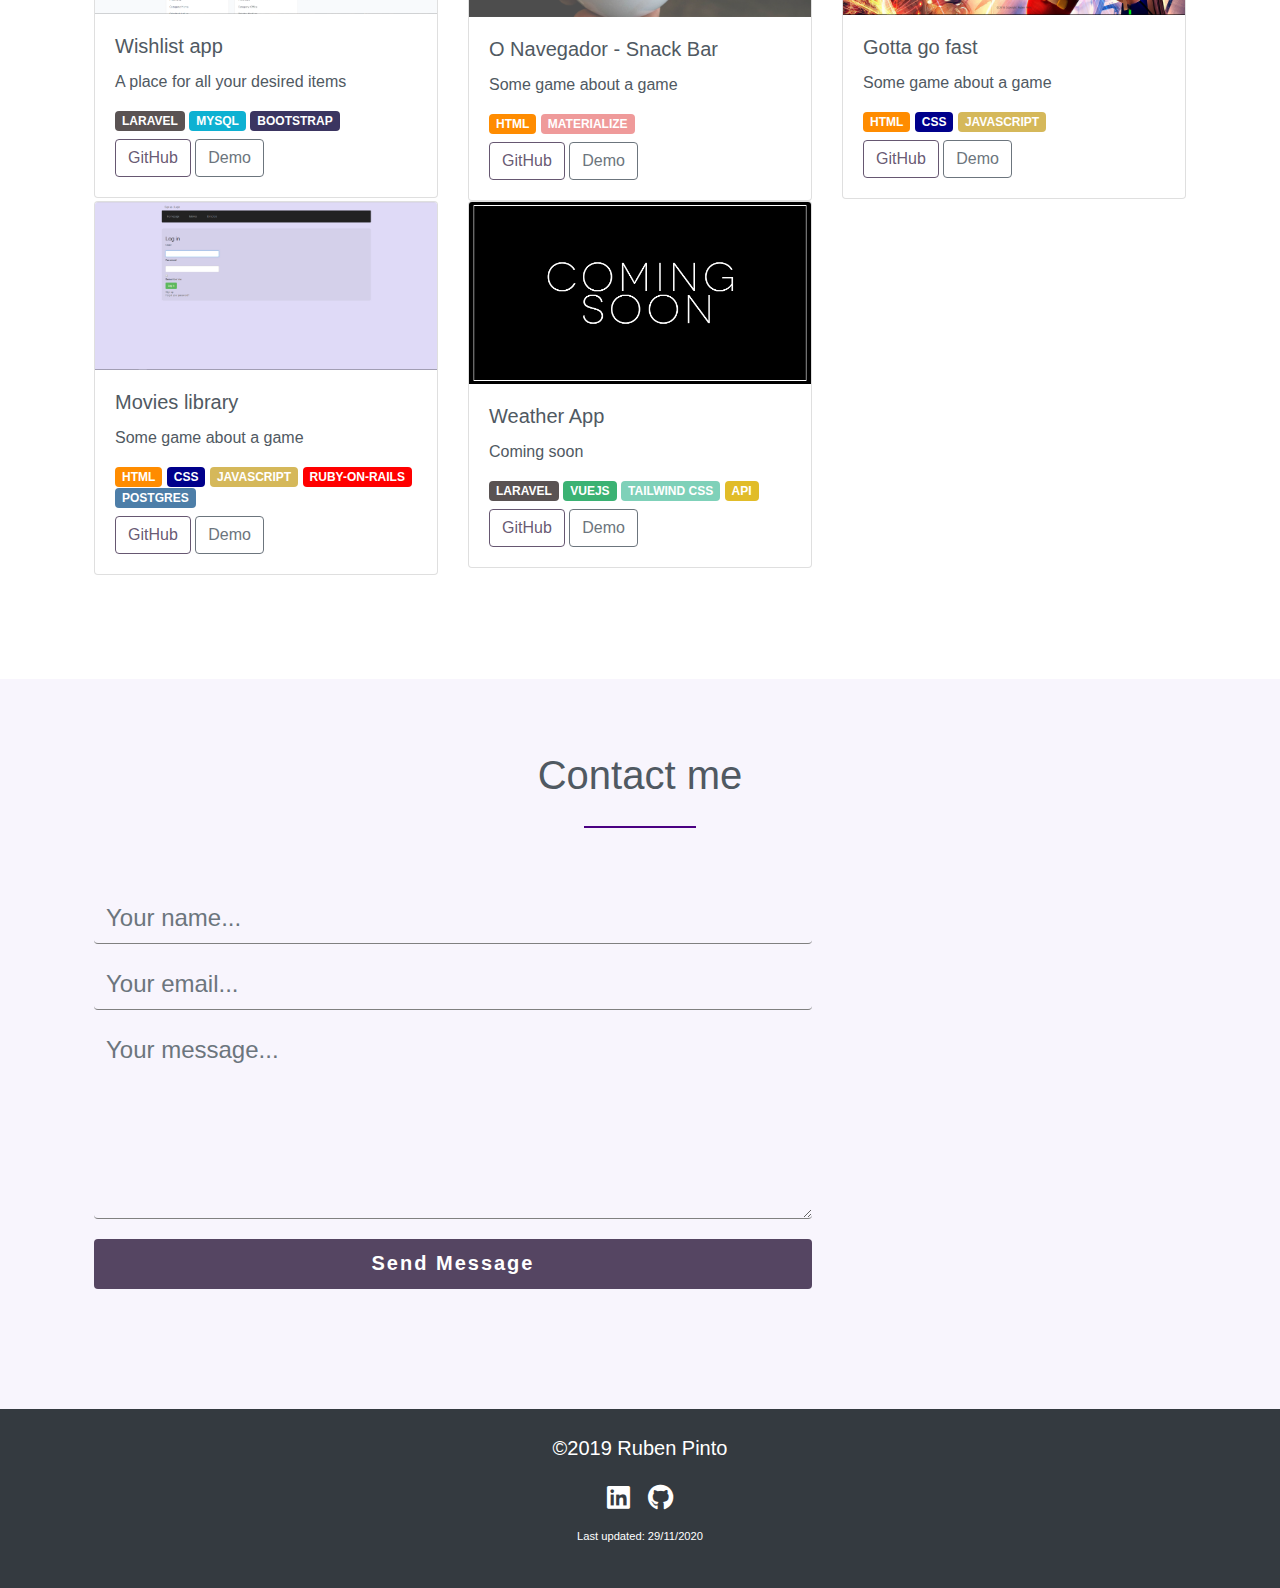
==== commit 7ade09cd: "added the wishlist app project" ====
--- a/index.html
+++ b/index.html
@@ -57,7 +57,7 @@
                     <div class="col-sm-12 col-lg-10 align-self-center">
                         <div class="text-white">
                             <h1 class="display-3">Welcome, I am Ruben Pinto</h1>
-                            <h3 class="display-5">Front-end developer</h3>
+                            <h3 class="display-5">Web Developer</h3>
                         </div>
                         <div>
                             <a class="social_media_btn" href="https://www.linkedin.com/in/rubenpinto/" target="_blank">
@@ -74,13 +74,20 @@
         <!-- End Landing page section -->
 
         <!-- Start of about me -->
-        <section class="container-fluid bg-light" id="aboutme">
+        <section class="container-fluid bg-custom" id="aboutme">
             <div class="container">
                 <div class="row">
                     <div class="col-12 p-4 narrow">
                         <h1 class="text-center">About me</h1>
                         <hr>
-                        <p>Ruben is a highly motivated individual who is determined to achieve success within the technology industry. He possesses excellent interpersonal skills with the ability to work well alone as well as part of a team. Ruben approaches different problems with awareness, creativity and perseverance. Ruben is well organised and always shows a strong, pro-active commitment in his work. He persistently learns and applies the knowledge acquired to the successful achievement of project outcomes.</p>
+                        <p>I am an enthusiastic and highly motivated professional who has experience as a QA tester and
+                            passion and practical experience as web developer. I possess excellent interpersonal skills
+                            with the ability to work well in a team and individually. Can cater to proper solutions with
+                            ethicacy in addition to employing an exceptional ability to communicate tactfully in both
+                            professional and personal settings. I have a strong desire to learn and develop both
+                            intellectually and my growing skillset. I strive to pursue my interest and career in Web
+                            Development
+                        </p>
                     </div>
                 </div>
             </div>
@@ -92,7 +99,23 @@
             <div class="container p-4">
                 <h1 class="text-center">Projects</h1>
                 <hr>
-                <div class="row">
+                <div class="row row-eq-height">
+                    <div class="col-sm-12 col-md-12 col-lg-4">
+                        <div class="card">
+                            <img src="images/wishlist_screenshot.png" alt="o navegador landing section" class="card-img-top">
+                            <div class="card-body">
+                                <h5 class="card-title">Wishlist app</h5>
+                                <p class="card-text">A place for all your desired items</p>
+                                <h6>
+                                    <span class="badge badge-laravel">Laravel</span>
+                                    <span class="badge badge-mysql">MYSQL</span>
+                                    <span class="badge badge-bootstrap">bootstrap</span>
+                                </h6>
+                                <a href="https://github.com/Rubenfppinto/Wishlist_app_laravel" class="btn btn-outline-info" target="_blank">GitHub</a>
+                                <a href="https://mywishlistlaravel.herokuapp.com/" class="btn btn-outline-secondary" target="_blank">Demo</a>
+                            </div>
+                        </div>
+                    </div>
                     <div class="col-sm-12 col-md-12 col-lg-4">
                         <div class="card">
                             <img src="images/navegador.png" alt="o navegador landing section" class="card-img-top">
@@ -124,6 +147,8 @@
                             </div>
                         </div>
                     </div>
+                </div>
+                <div class="row">
                     <div class="col-sm-12 col-md-12 col-lg-4">
                         <div class="card">
                             <img src="images/movies-lib.png" alt="movie library" class="card-img-top">
@@ -142,13 +167,30 @@
                             </div>
                         </div>
                     </div>
+                    <div class="col-sm-12 col-md-12 col-lg-4">
+                        <div class="card">
+                            <img src="images/coming-soon.jpg" alt="" class="card-img-top">
+                            <div class="card-body">
+                                <h5 class="card-title">Weather App</h5>
+                                <p class="card-text">Coming soon</p>
+                                <h6>
+                                    <span class="badge badge-laravel">Laravel</span>
+                                    <span class="badge badge-vue">VueJS</span>
+                                    <span class="badge badge-tailwind">tailwind css</span>
+                                    <span class="badge badge-api">API</span>
+                                </h6>
+                                <a href="https://github.com/Rubenfppinto/weatherapp_laravel_vue" class="btn btn-outline-info" target="_blank">GitHub</a>
+                                <a href="" class="btn btn-outline-secondary" target="_blank">Demo</a>
+                            </div>
+                        </div>
+                    </div>
                 </div>
             </div>
         </section>
         <!-- End of  Projects -->
 
         <!-- Start of  Contact me -->
-        <section class="container-fluid bg-light contactme" id="contactme">
+        <section class="container-fluid bg-custom contactme" id="contactme">
             <div class="container p-4">
                     <h1 class="text-center">Contact me</h1>
                     <hr>
@@ -176,14 +218,15 @@
         <footer class="bg-dark">
             <div class="container p-4">
                 <div class="row">
-                    <div class="col-sm-12 text-center">
-                        <p class="text-white">©2019 Ruben Pinto</p> 
+                    <div class="col-sm-12 text-center text-white">
+                        <p>©2019 Ruben Pinto</p>
                         <a href="https://www.linkedin.com/in/rubenpinto/" target="_blank">
                             <i class="fab fa-linkedin"></i>
                         </a>
                         <a href="https://github.com/Rubenfppinto" target="_blank">
                             <i class="fab fa-github"></i>
-                        </a>  
+                        </a>
+                        <p><span>Last updated: 29/11/2020</span></p>  
                     </div>
                 </div>
             </div>
--- a/css/style.css
+++ b/css/style.css
@@ -16,36 +16,8 @@
     padding-bottom: 5rem;
 }
 
-.badge {
-    width: 7rem;
-    text-transform: uppercase;
-    color: white;
-}
-
-.badge-html {
-    background-color: darkorange;
-    width: 5rem;
-}
-
-.badge-css {
-    background-color: darkblue;
-    width: 5rem;
-}
-
-.badge-javascript {
-    background-color: #D5B85A;
-}
-
-.badge-materialize {
-    background-color: #ef9a9a;
-}
-
-.badge-rubyonrails {
-    background-color: red;
-}
-
-.badge-postgres {
-    background-color: #4D7EA8;
+.bg-custom {
+    background-color: rgba(222, 205, 245, .2);
 }
 
 /* .offset:before {
@@ -172,12 +144,65 @@
     border: rgba(85,69,98,0.9) solid 0.5px;
 }
 
+/* Projects badges */
+.badge {
+    max-width: 7rem;
+    text-transform: uppercase;
+    color: white;
+    padding: 4px 7px;
+    display: inline-block;
+
+}
+
+.badge-html {
+    background-color: darkorange;
+}
+
+.badge-css {
+    background-color: darkblue;
+}
+
+.badge-javascript {
+    background-color: #D5B85A;
+}
+
+.badge-materialize {
+    background-color: #ef9a9a;
+}
+
+.badge-rubyonrails {
+    background-color: red;
+}
+
+.badge-postgres {
+    background-color: #4D7EA8;
+}
+
+.badge-laravel {
+    background-color: #5A5353;
+}
+
+.badge-mysql {
+    background-color: #0EB1D2;
+}
+
+.badge-vue {
+    background-color: #3BB273;
+}
+
+.badge-api {
+    background-color: #E1BC29;
+}
+
+.badge-bootstrap {
+    background-color: #3B3561;
+}
+
+.badge-tailwind {
+    background-color: #7FD1B9;
+}
+
 /* Contact me form */
-
-.contactme {
-    background: linear-gradient(rgba(255,255,255,.5), rgba(255,255,255,.8)), url('../images/image05.jpg') center no-repeat;
-    background-size: cover;
-}
 
 form {
     margin-top: 50px;
@@ -205,7 +230,7 @@
 
 form .submit {
     background-color: #554562!important;
-    color: #FFEFFA!important;
+    color: white!important;
     border-color: transparent;
     font-size: 20px;
     font-weight: bold;
@@ -235,10 +260,20 @@
     color: rgba(85,69,98,0.9);
 }
 
+footer span {
+    font-size: .7rem;
+}
+
 /* media queries */
 
 /* @media screen and (max-width: 767px) {
     h1 {
         font-size: 1rem;
     }
-} */+} */
+
+.equal {
+    display: flex;
+    display: -webkit-flex;
+    flex-wrap: wrap;
+  }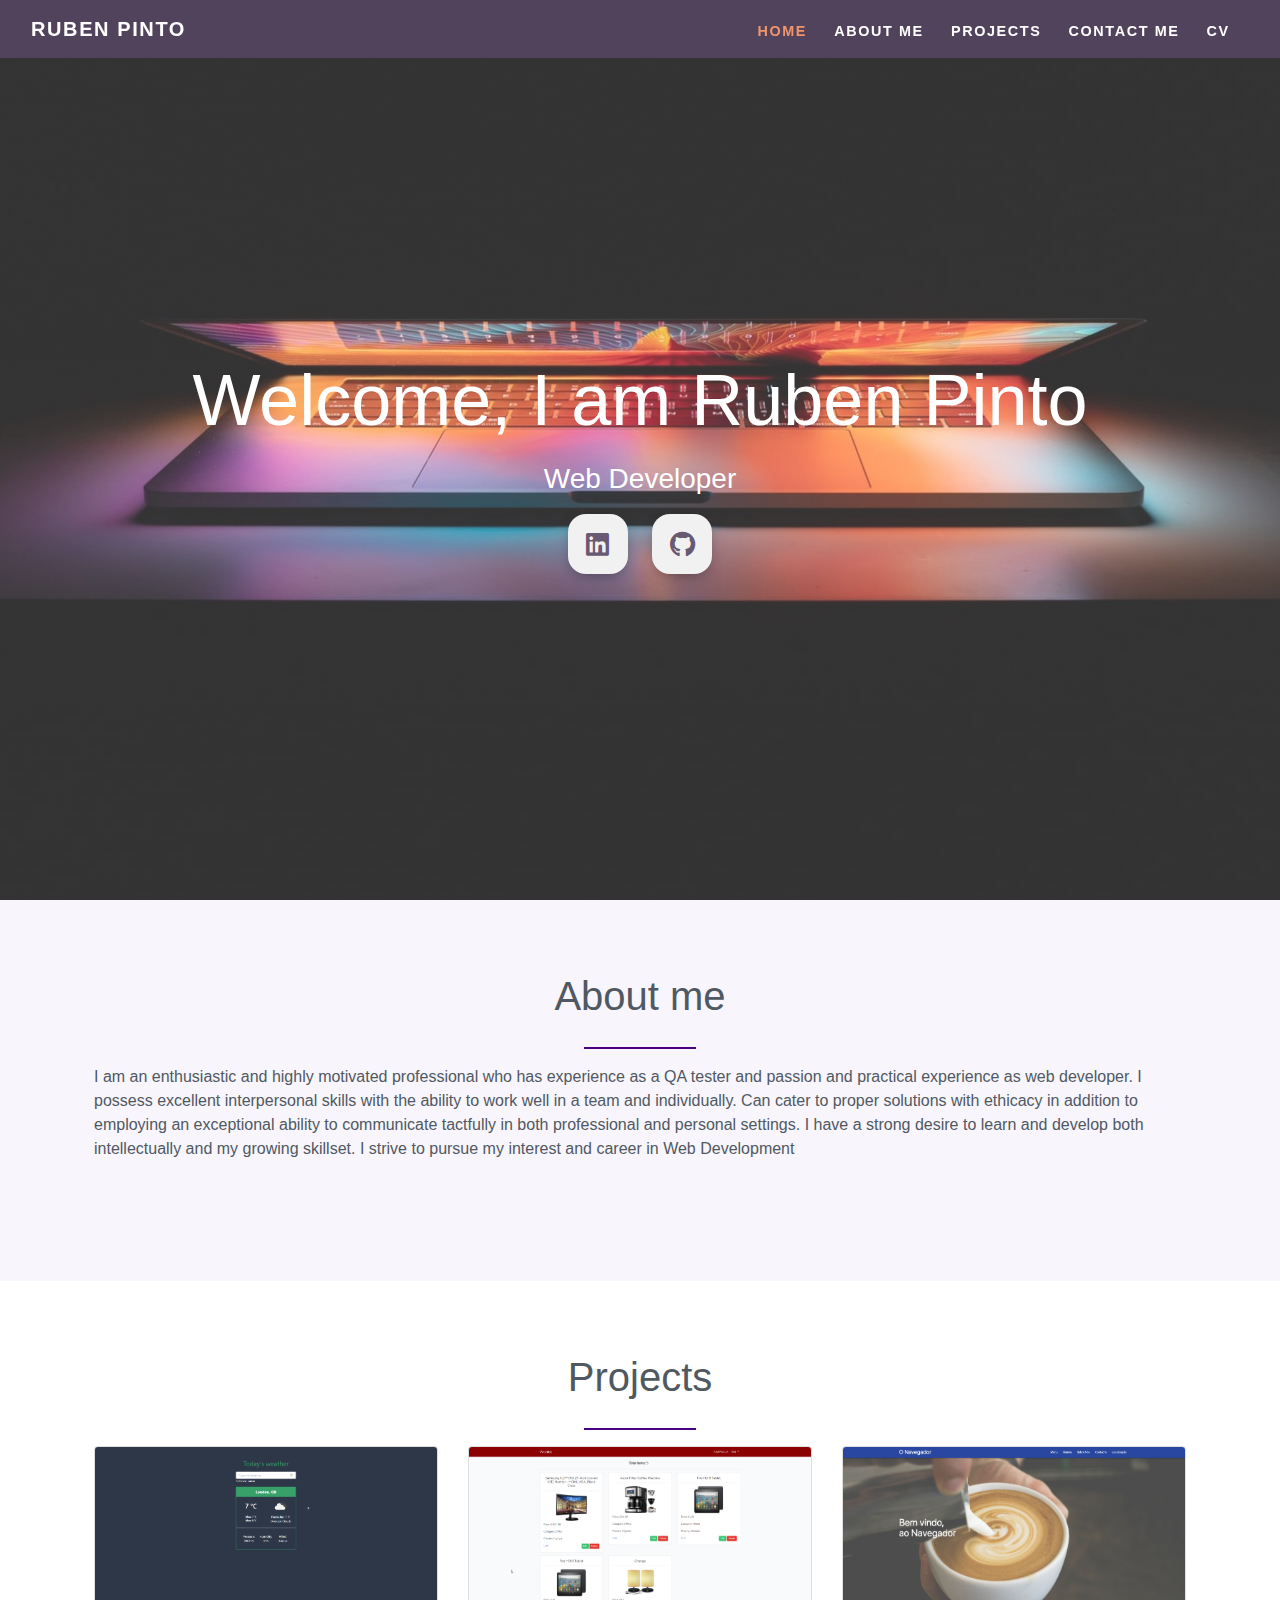
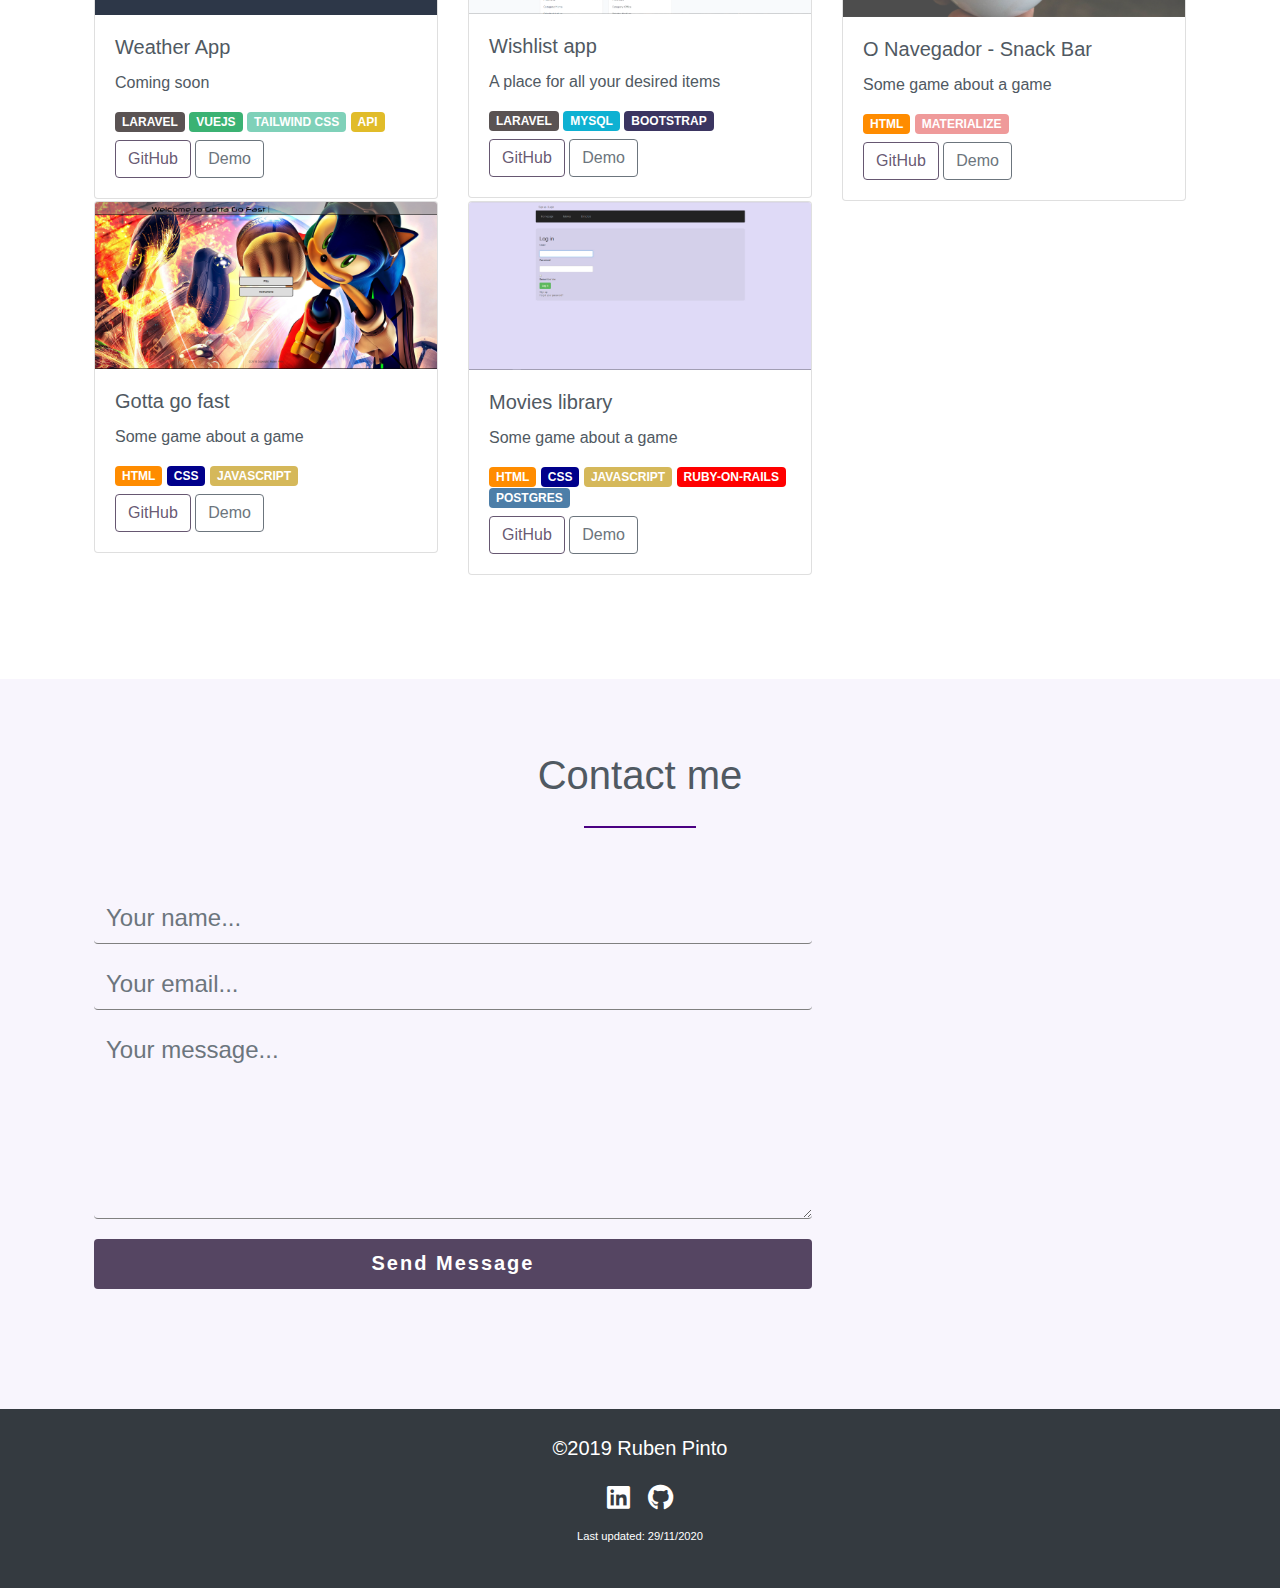
==== commit 42d8b208: "add a link for weather app project" ====
--- a/index.html
+++ b/index.html
@@ -102,6 +102,23 @@
                 <div class="row row-eq-height">
                     <div class="col-sm-12 col-md-12 col-lg-4">
                         <div class="card">
+                            <img src="images/weatherapp.png" alt="" class="card-img-top">
+                            <div class="card-body">
+                                <h5 class="card-title">Weather App</h5>
+                                <p class="card-text">Coming soon</p>
+                                <h6>
+                                    <span class="badge badge-laravel">Laravel</span>
+                                    <span class="badge badge-vue">VueJS</span>
+                                    <span class="badge badge-tailwind">tailwind css</span>
+                                    <span class="badge badge-api">API</span>
+                                </h6>
+                                <a href="https://github.com/Rubenfppinto/weatherapp_laravel_vue" class="btn btn-outline-info" target="_blank">GitHub</a>
+                                <a href="https://weatherapp-laravel-vue.herokuapp.com/" class="btn btn-outline-secondary" target="_blank">Demo</a>
+                            </div>
+                        </div>
+                    </div>
+                    <div class="col-sm-12 col-md-12 col-lg-4">
+                        <div class="card">
                             <img src="images/wishlist_screenshot.png" alt="o navegador landing section" class="card-img-top">
                             <div class="card-body">
                                 <h5 class="card-title">Wishlist app</h5>
@@ -131,6 +148,8 @@
                             </div>
                         </div>
                     </div>
+                </div>
+                <div class="row">
                     <div class="col-sm-12 col-md-12 col-lg-4">
                         <div class="card">
                             <img src="images/gottagofast.png" alt="typing game img" class="card-img-top">
@@ -147,8 +166,6 @@
                             </div>
                         </div>
                     </div>
-                </div>
-                <div class="row">
                     <div class="col-sm-12 col-md-12 col-lg-4">
                         <div class="card">
                             <img src="images/movies-lib.png" alt="movie library" class="card-img-top">
@@ -164,23 +181,6 @@
                                 </h6>
                                 <a href="https://github.com/Rubenfppinto/Movies-Library" class="btn btn-outline-info" target="_blank">GitHub</a>
                                 <a href="https://murmuring-gorge-32741.herokuapp.com/users/sign_in" class="btn btn-outline-secondary" target="_blank">Demo</a>
-                            </div>
-                        </div>
-                    </div>
-                    <div class="col-sm-12 col-md-12 col-lg-4">
-                        <div class="card">
-                            <img src="images/coming-soon.jpg" alt="" class="card-img-top">
-                            <div class="card-body">
-                                <h5 class="card-title">Weather App</h5>
-                                <p class="card-text">Coming soon</p>
-                                <h6>
-                                    <span class="badge badge-laravel">Laravel</span>
-                                    <span class="badge badge-vue">VueJS</span>
-                                    <span class="badge badge-tailwind">tailwind css</span>
-                                    <span class="badge badge-api">API</span>
-                                </h6>
-                                <a href="https://github.com/Rubenfppinto/weatherapp_laravel_vue" class="btn btn-outline-info" target="_blank">GitHub</a>
-                                <a href="" class="btn btn-outline-secondary" target="_blank">Demo</a>
                             </div>
                         </div>
                     </div>
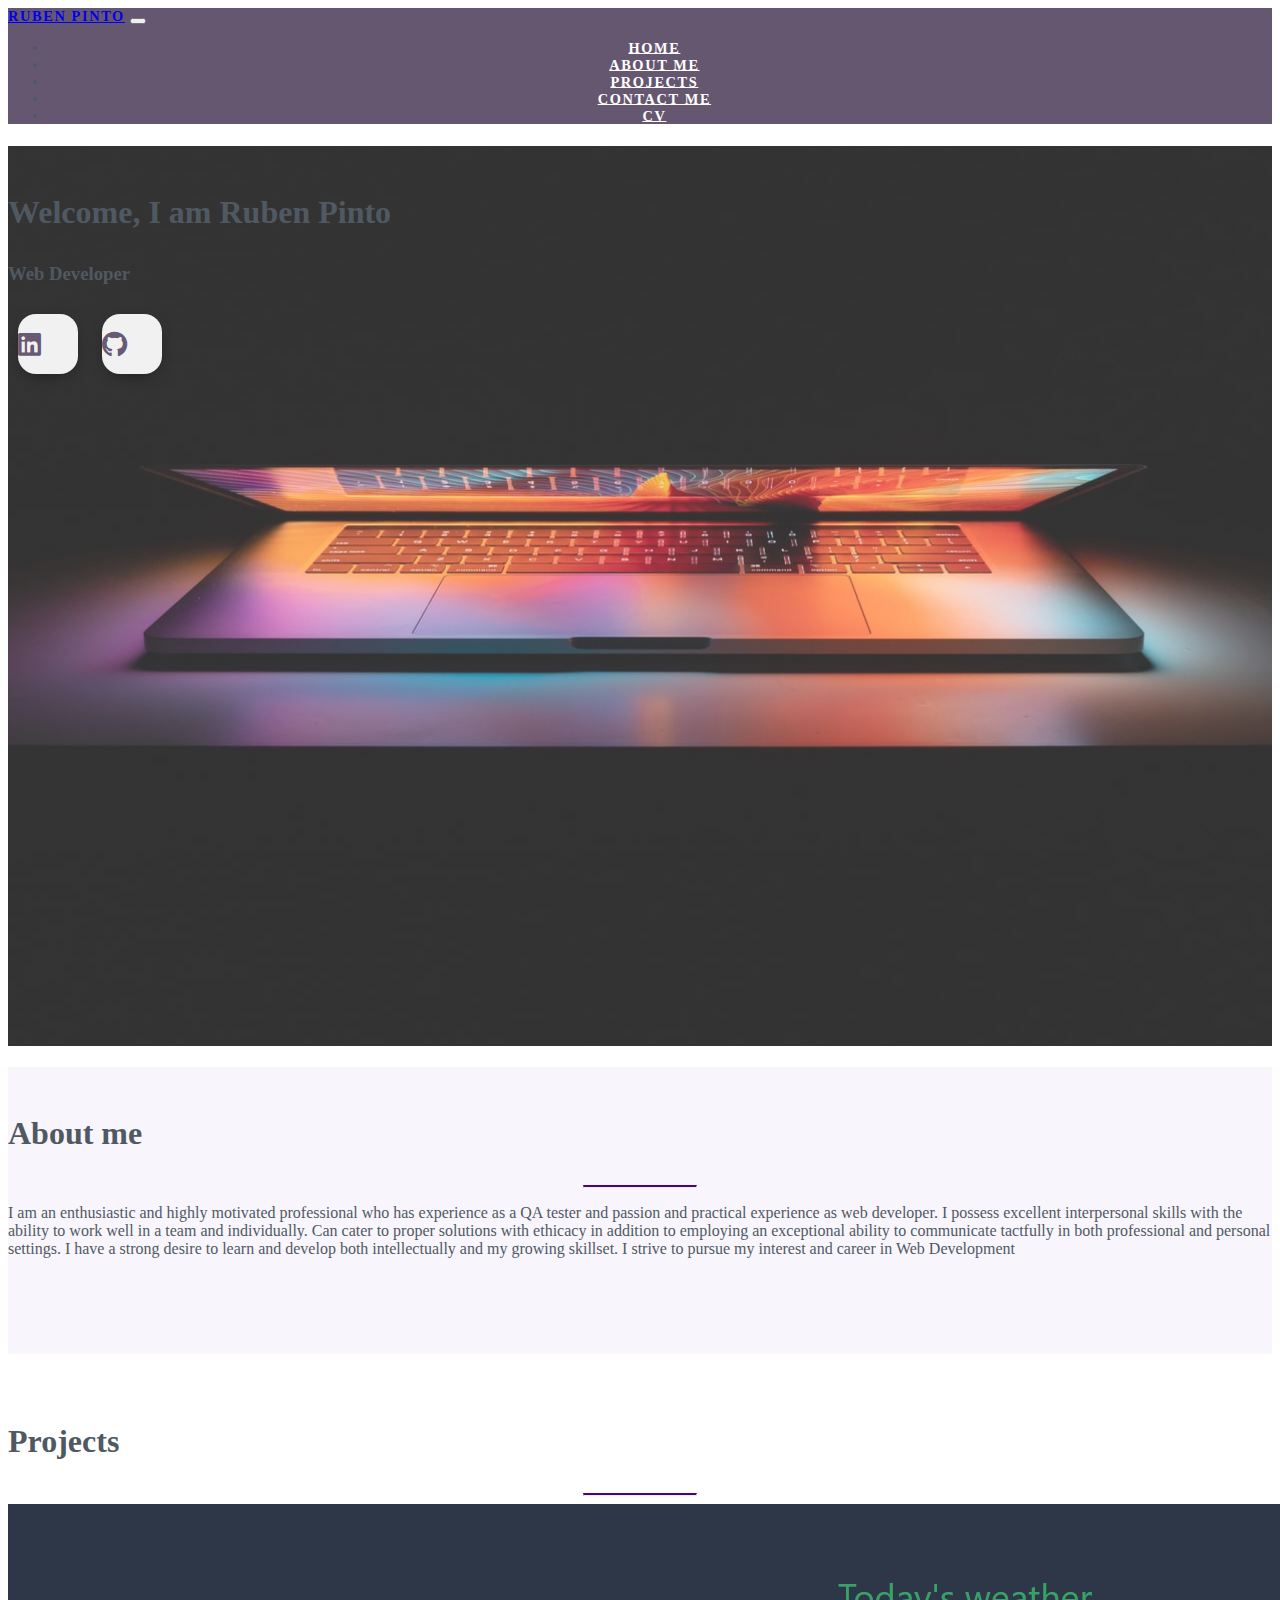
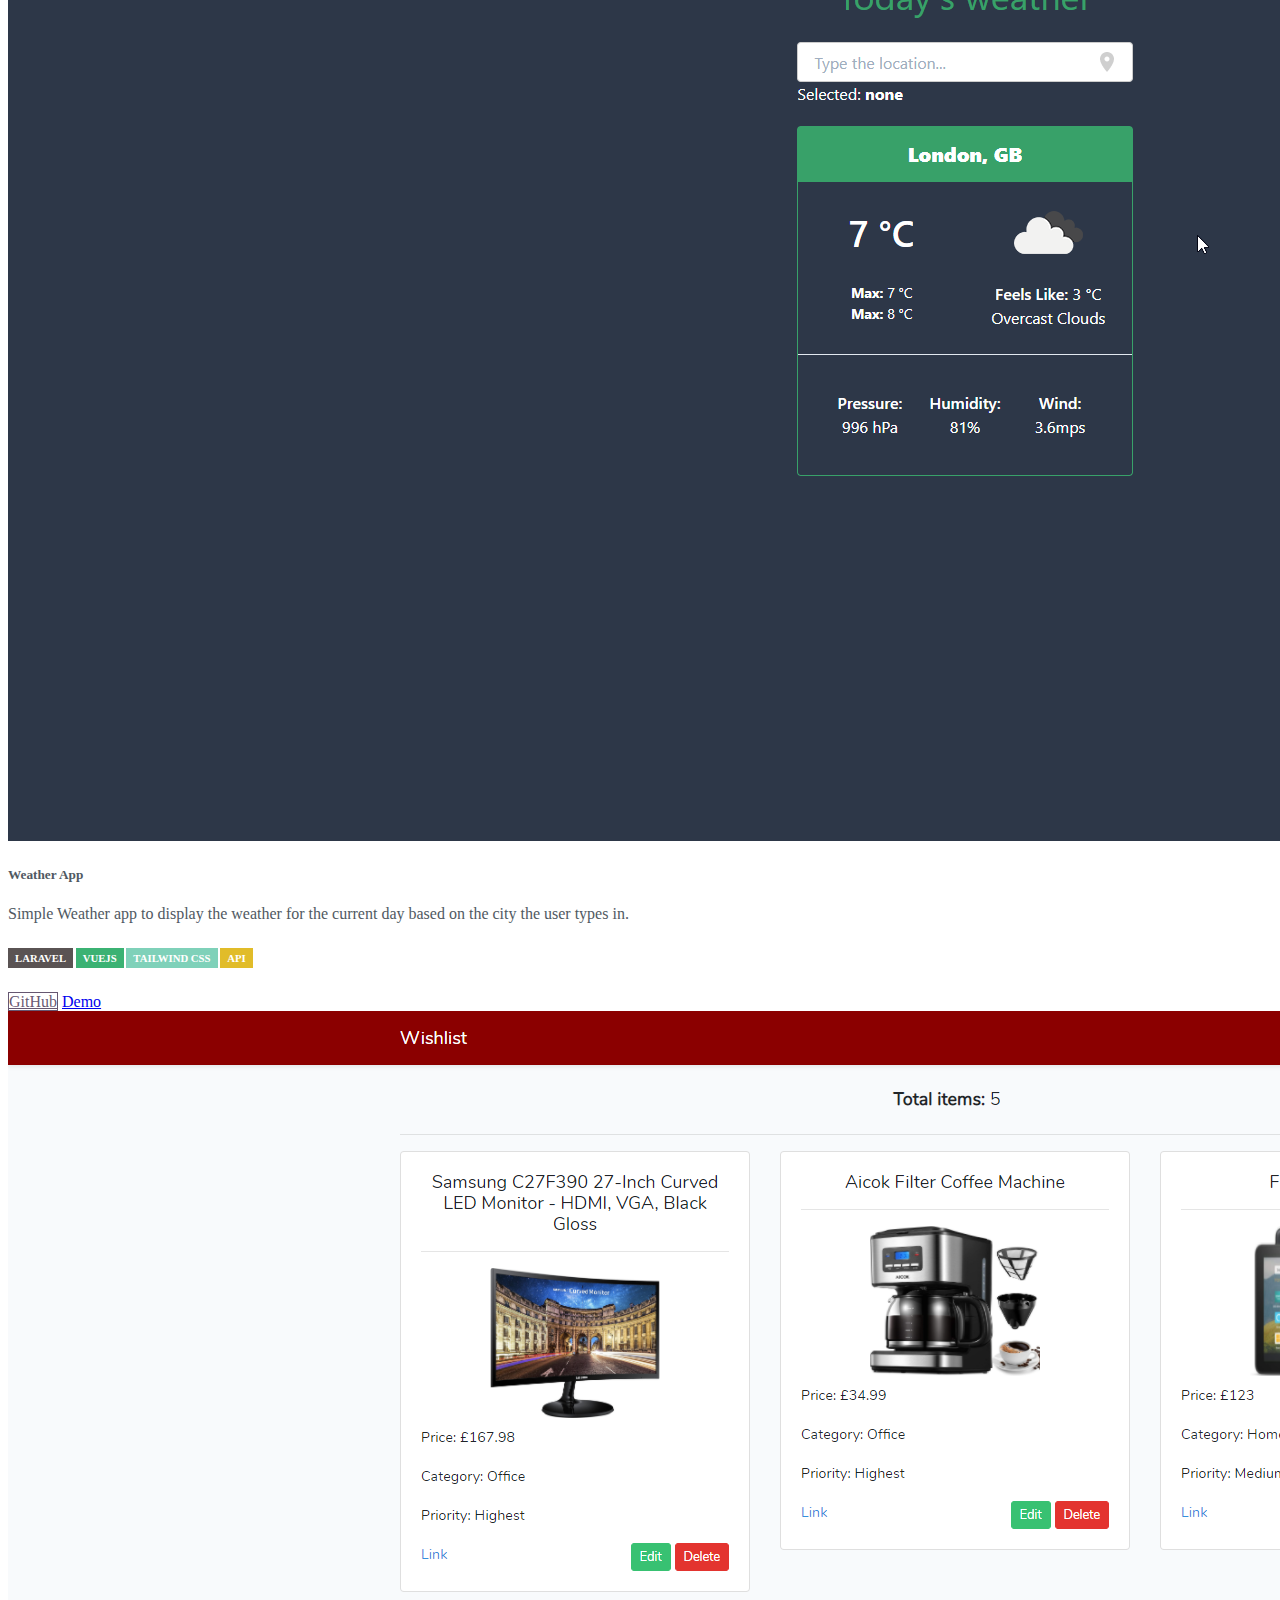
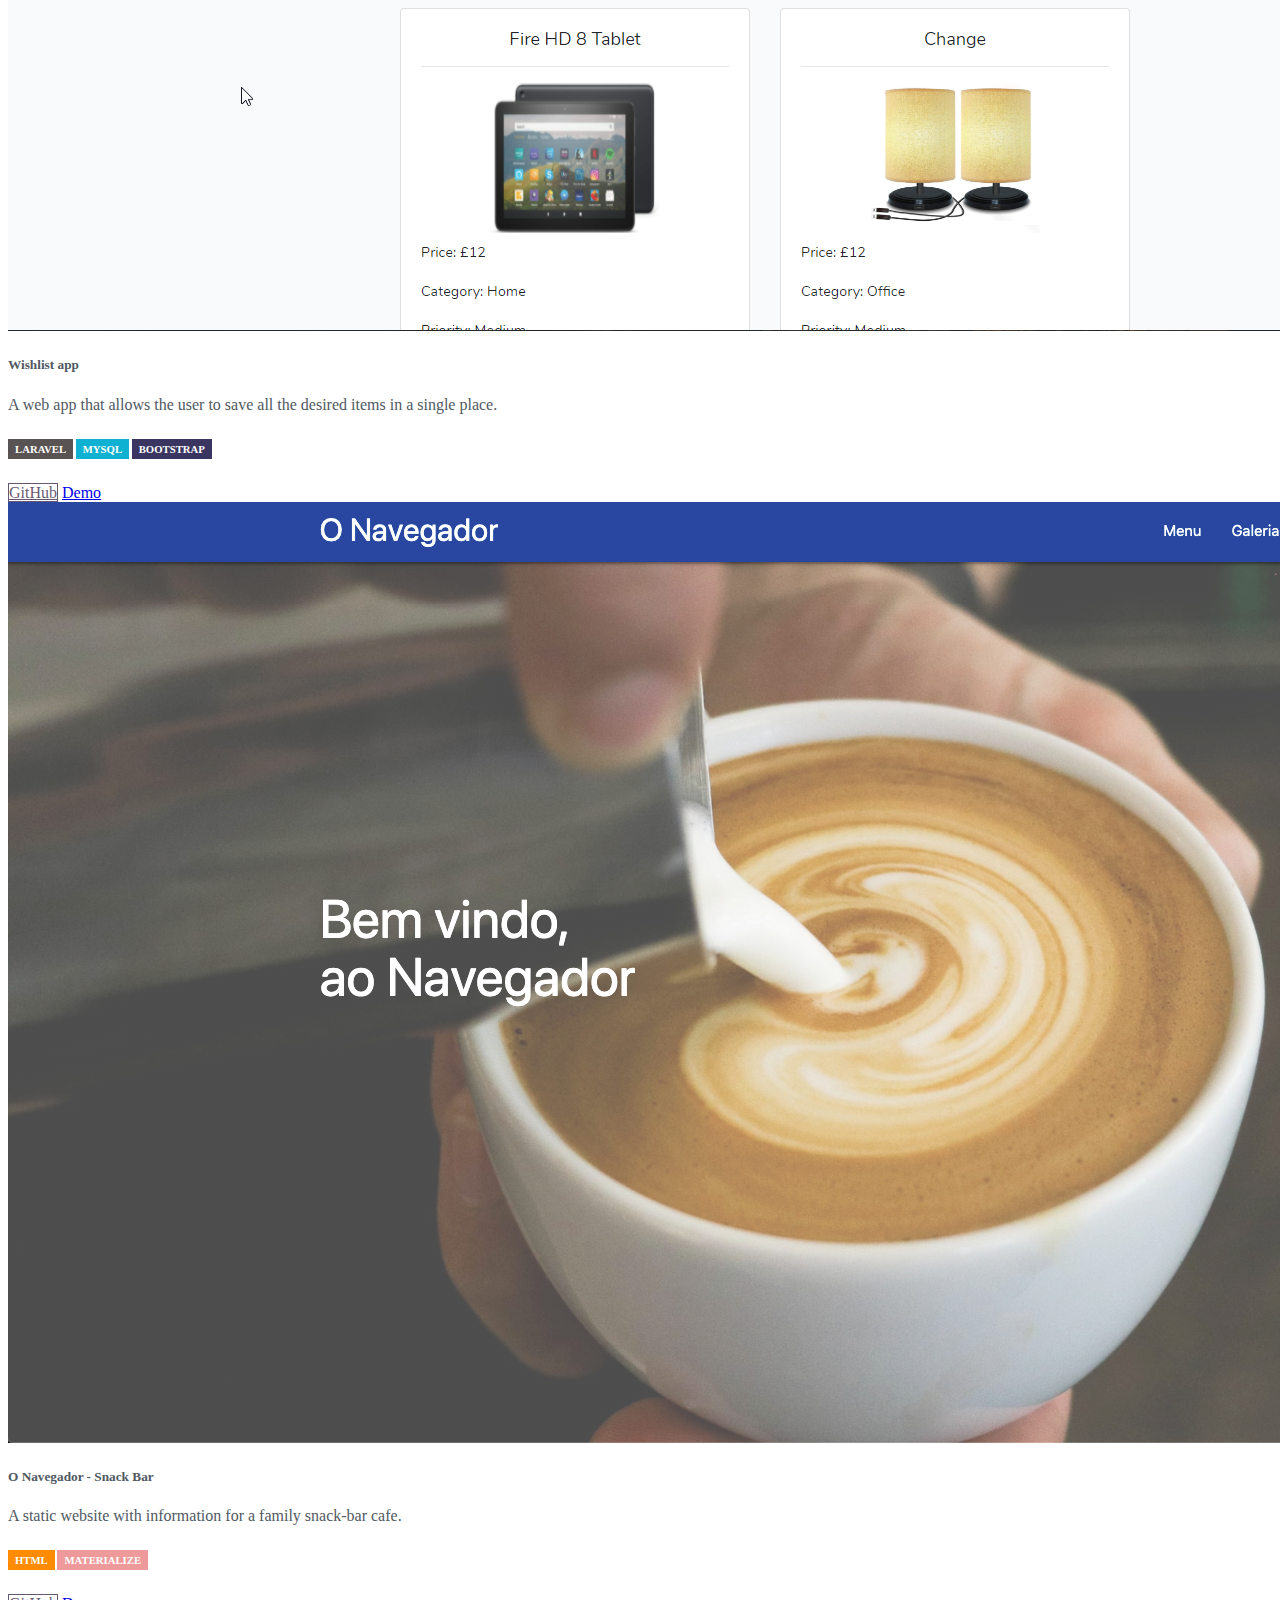
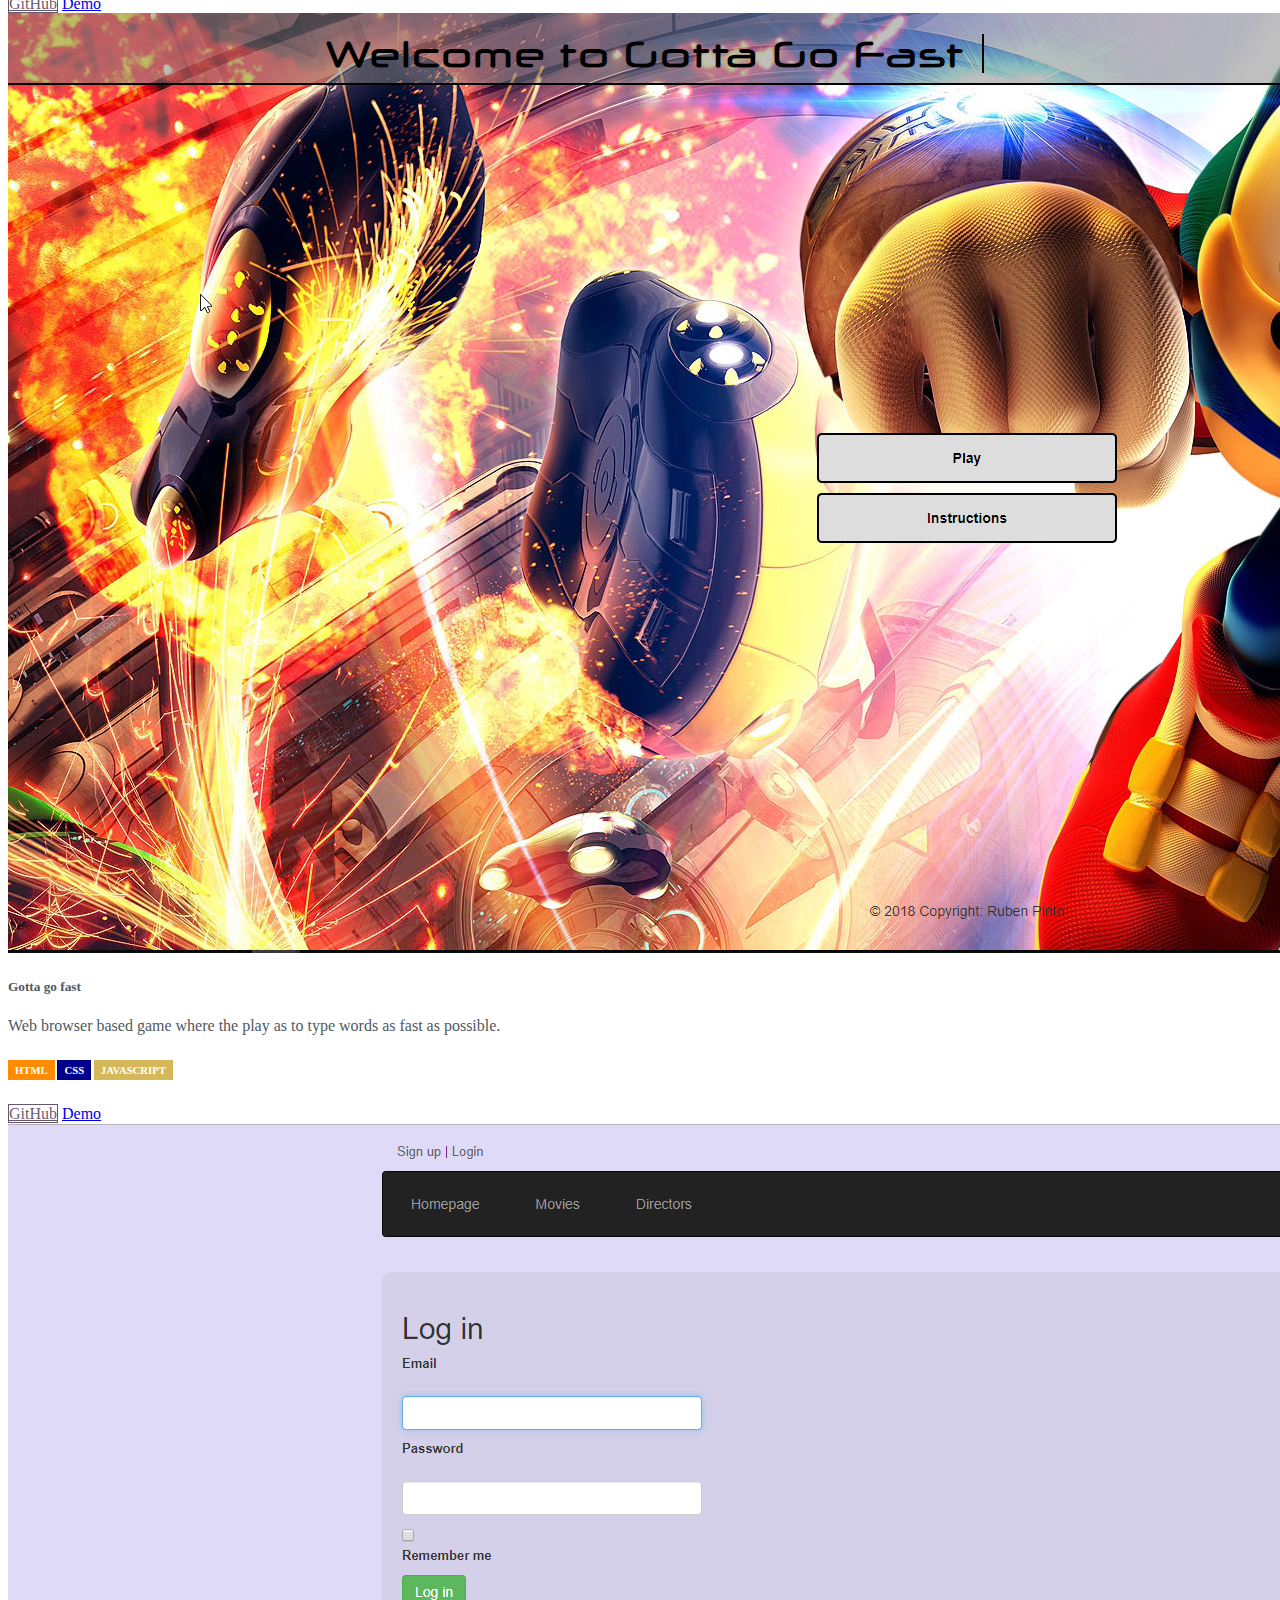
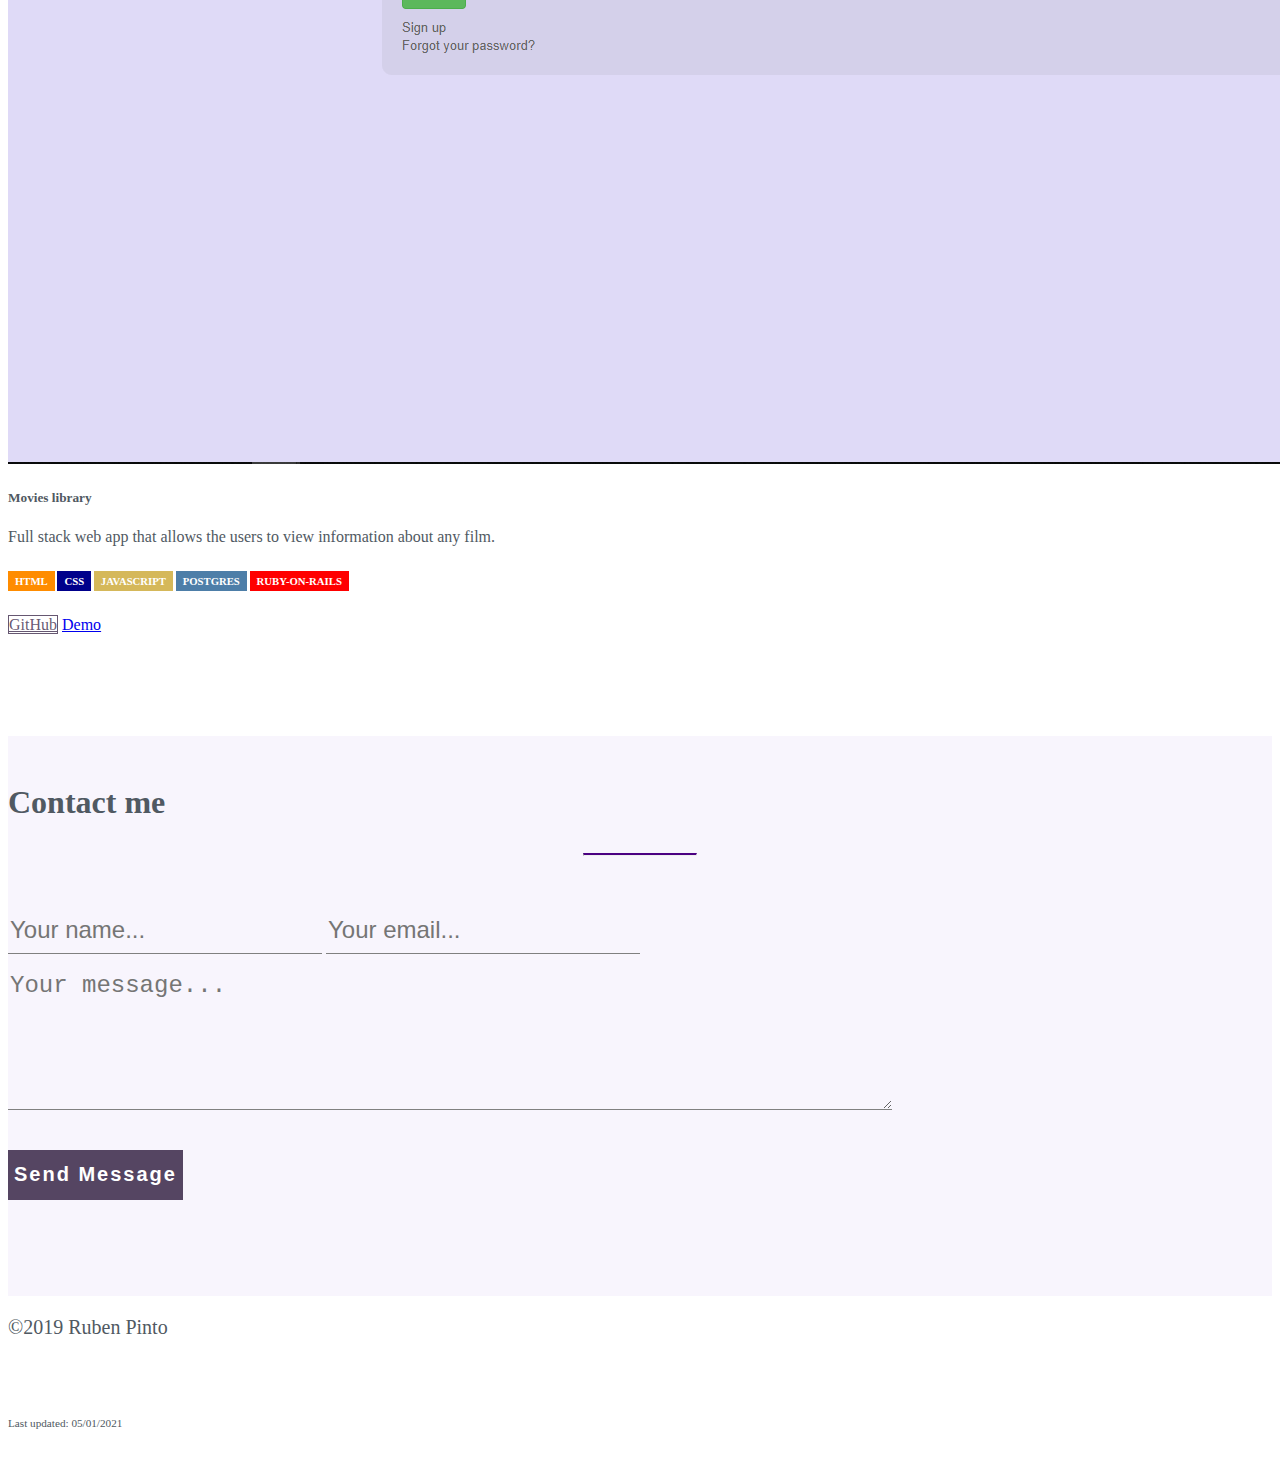
==== commit 6d0ae835: "added description to the projects. Made the project cards all the same size" ====
--- a/index.html
+++ b/index.html
@@ -12,7 +12,7 @@
         <link rel="stylesheet" href="https://use.fontawesome.com/releases/v5.8.1/css/all.css">
 
         <!-- Bootstrap -->
-        <link rel="stylesheet" href="https://stackpath.bootstrapcdn.com/bootstrap/4.3.1/css/bootstrap.min.css" integrity="sha384-ggOyR0iXCbMQv3Xipma34MD+dH/1fQ784/j6cY/iJTQUOhcWr7x9JvoRxT2MZw1T" crossorigin="anonymous">
+        <link rel="stylesheet" href="https://cdn.jsdelivr.net/npm/bootstrap@4.5.3/dist/css/bootstrap.min.css" integrity="sha384-TX8t27EcRE3e/ihU7zmQxVncDAy5uIKz4rEkgIXeMed4M0jlfIDPvg6uqKI2xXr2" crossorigin="anonymous">
         <link rel="stylesheet" href="css/style.css">
         
     </head>
@@ -99,13 +99,15 @@
             <div class="container p-4">
                 <h1 class="text-center">Projects</h1>
                 <hr>
-                <div class="row row-eq-height">
-                    <div class="col-sm-12 col-md-12 col-lg-4">
+                <div class="row display-flex">
+                    <div class="card-deck col-sm-12 col-md-12 col-lg-4 pb-2">
                         <div class="card">
                             <img src="images/weatherapp.png" alt="" class="card-img-top">
                             <div class="card-body">
                                 <h5 class="card-title">Weather App</h5>
-                                <p class="card-text">Coming soon</p>
+                                <p class="card-text">Simple Weather app to display the weather for the current day based on the city the user types in.</p>
+                            </div>
+                            <div class="card-footer">
                                 <h6>
                                     <span class="badge badge-laravel">Laravel</span>
                                     <span class="badge badge-vue">VueJS</span>
@@ -117,12 +119,14 @@
                             </div>
                         </div>
                     </div>
-                    <div class="col-sm-12 col-md-12 col-lg-4">
+                    <div class="card-deck col-sm-12 col-md-12 col-lg-4 pb-2">
                         <div class="card">
                             <img src="images/wishlist_screenshot.png" alt="o navegador landing section" class="card-img-top">
                             <div class="card-body">
                                 <h5 class="card-title">Wishlist app</h5>
-                                <p class="card-text">A place for all your desired items</p>
+                                <p class="card-text">A web app that allows the user to save all the desired items in a single place.</p>
+                            </div>
+                            <div class="card-footer">
                                 <h6>
                                     <span class="badge badge-laravel">Laravel</span>
                                     <span class="badge badge-mysql">MYSQL</span>
@@ -133,12 +137,14 @@
                             </div>
                         </div>
                     </div>
-                    <div class="col-sm-12 col-md-12 col-lg-4">
+                    <div class="card-deck col-sm-12 col-md-12 col-lg-4 pb-2">
                         <div class="card">
                             <img src="images/navegador.png" alt="o navegador landing section" class="card-img-top">
                             <div class="card-body">
                                 <h5 class="card-title">O Navegador - Snack Bar</h5>
-                                <p class="card-text">Some game about a game</p>
+                                <p class="card-text">A static website with information for a family snack-bar cafe.</p>    
+                            </div>
+                            <div class="card-footer">
                                 <h6>
                                     <span class="badge badge-html">html</span>
                                     <span class="badge badge-materialize">materialize</span>
@@ -148,14 +154,14 @@
                             </div>
                         </div>
                     </div>
-                </div>
-                <div class="row">
-                    <div class="col-sm-12 col-md-12 col-lg-4">
+                    <div class="card-deck col-sm-12 col-md-12 col-lg-4">
                         <div class="card">
                             <img src="images/gottagofast.png" alt="typing game img" class="card-img-top">
                             <div class="card-body">
                                 <h5 class="card-title">Gotta go fast</h5>
-                                <p class="card-text">Some game about a game</p>
+                                <p class="card-text">Web browser based game where the play as to type words as fast as possible.</p>
+                            </div>
+                            <div class="card-footer">
                                 <h6>
                                     <span class="badge badge-html">html</span>
                                     <span class="badge badge-css">css</span>
@@ -166,18 +172,20 @@
                             </div>
                         </div>
                     </div>
-                    <div class="col-sm-12 col-md-12 col-lg-4">
+                    <div class="card-deck col-sm-12 col-md-12 col-lg-4">
                         <div class="card">
                             <img src="images/movies-lib.png" alt="movie library" class="card-img-top">
                             <div class="card-body">
                                 <h5 class="card-title">Movies library</h5>
-                                <p class="card-text">Some game about a game</p>
+                                <p class="card-text">Full stack web app that allows the users to view information about any film.</p>
+                            </div>
+                            <div class="card-footer">
                                 <h6>
                                     <span class="badge badge-html">html</span>
                                     <span class="badge badge-css">css</span>
                                     <span class="badge badge-javascript">javascript</span>
+                                    <span class="badge badge-postgres">postgres</span>
                                     <span class="badge badge-rubyonrails">ruby-on-rails</span>
-                                    <span class="badge badge-postgres">postgres</span>
                                 </h6>
                                 <a href="https://github.com/Rubenfppinto/Movies-Library" class="btn btn-outline-info" target="_blank">GitHub</a>
                                 <a href="https://murmuring-gorge-32741.herokuapp.com/users/sign_in" class="btn btn-outline-secondary" target="_blank">Demo</a>
@@ -226,7 +234,7 @@
                         <a href="https://github.com/Rubenfppinto" target="_blank">
                             <i class="fab fa-github"></i>
                         </a>
-                        <p><span>Last updated: 29/11/2020</span></p>  
+                        <p><span>Last updated: 05/01/2021</span></p>  
                     </div>
                 </div>
             </div>
--- a/css/style.css
+++ b/css/style.css
@@ -19,17 +19,6 @@
 .bg-custom {
     background-color: rgba(222, 205, 245, .2);
 }
-
-/* .offset:before {
-    display: block;
-    content: "";
-    height: 4rem;
-    margin-top: -4rem;
-} */
-
-/* section {
-    height: 100vh;
-} */
 
 /* Navigation */
 
@@ -264,16 +253,9 @@
     font-size: .7rem;
 }
 
-/* media queries */
-
-/* @media screen and (max-width: 767px) {
-    h1 {
-        font-size: 1rem;
-    }
-} */
-
-.equal {
-    display: flex;
-    display: -webkit-flex;
-    flex-wrap: wrap;
-  }+/* Cards */
+
+.card-footer {
+    background-color: white;
+    border-top: none;
+}